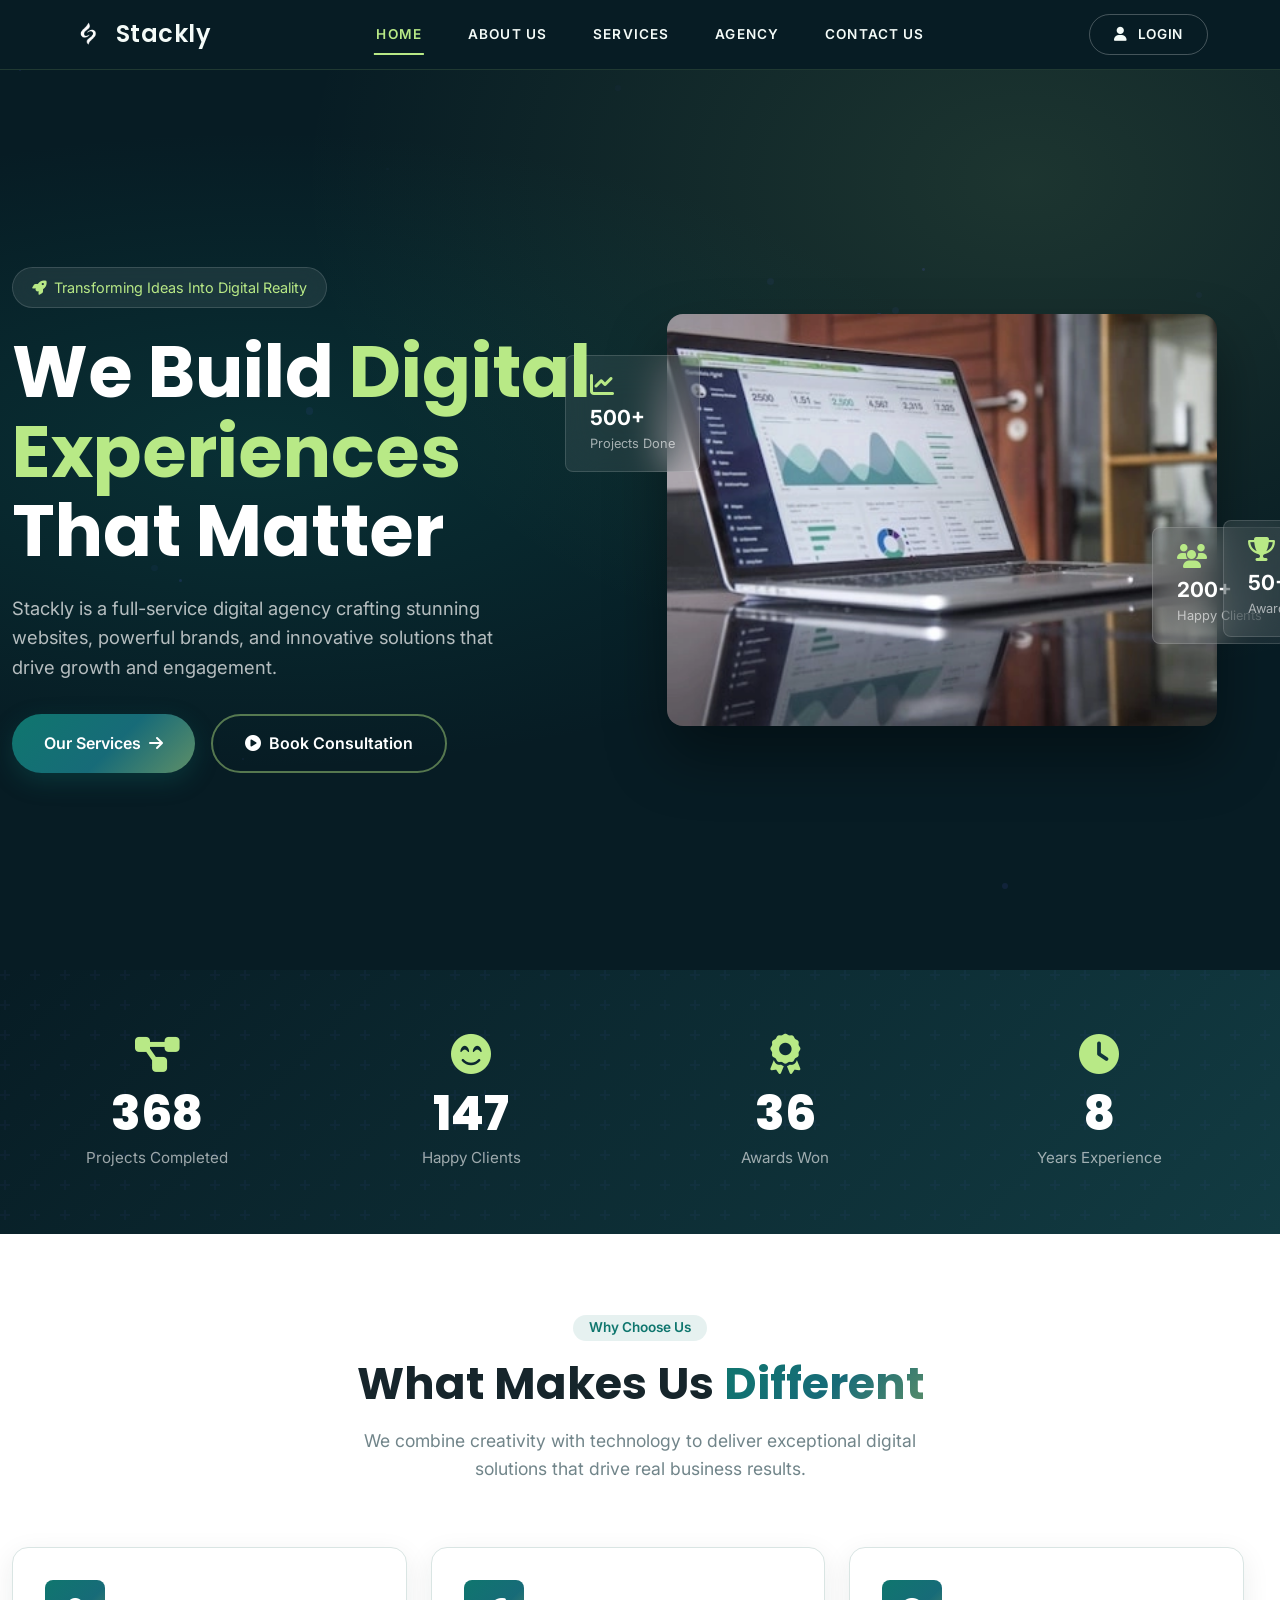
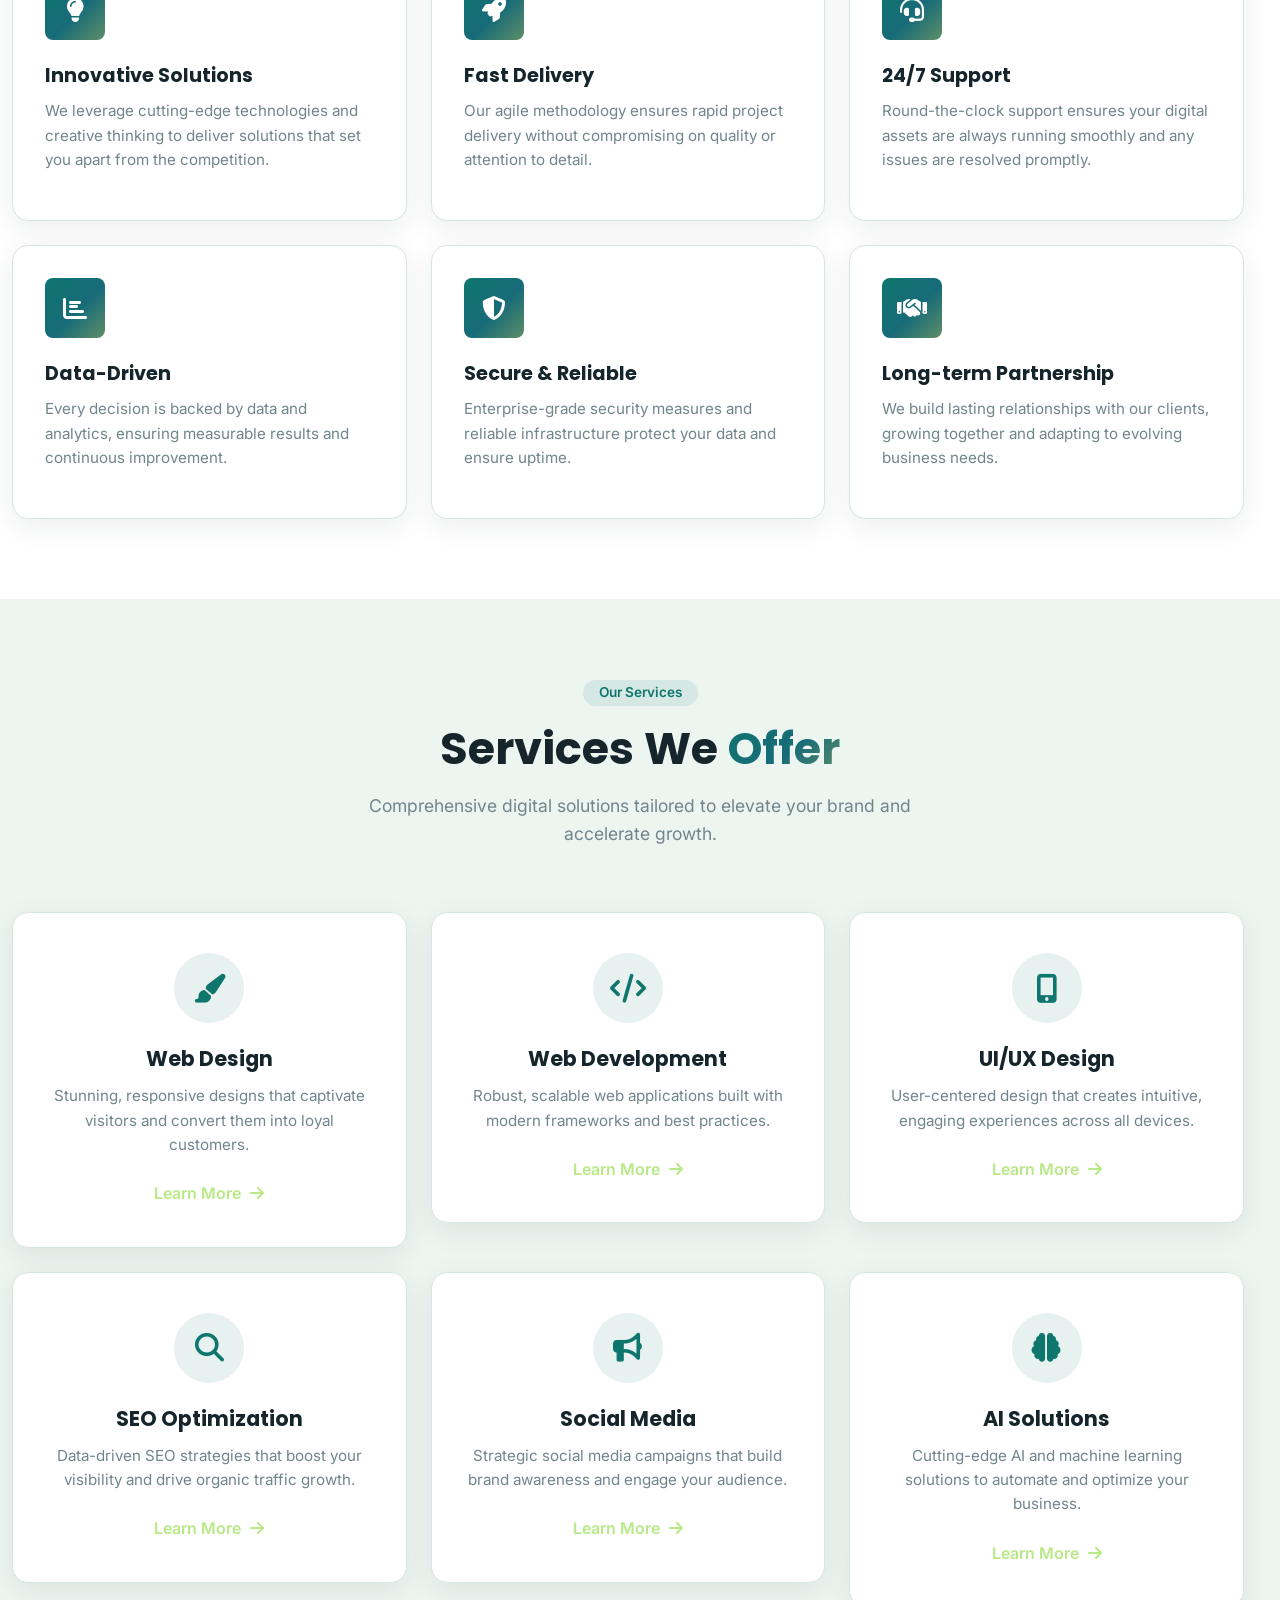
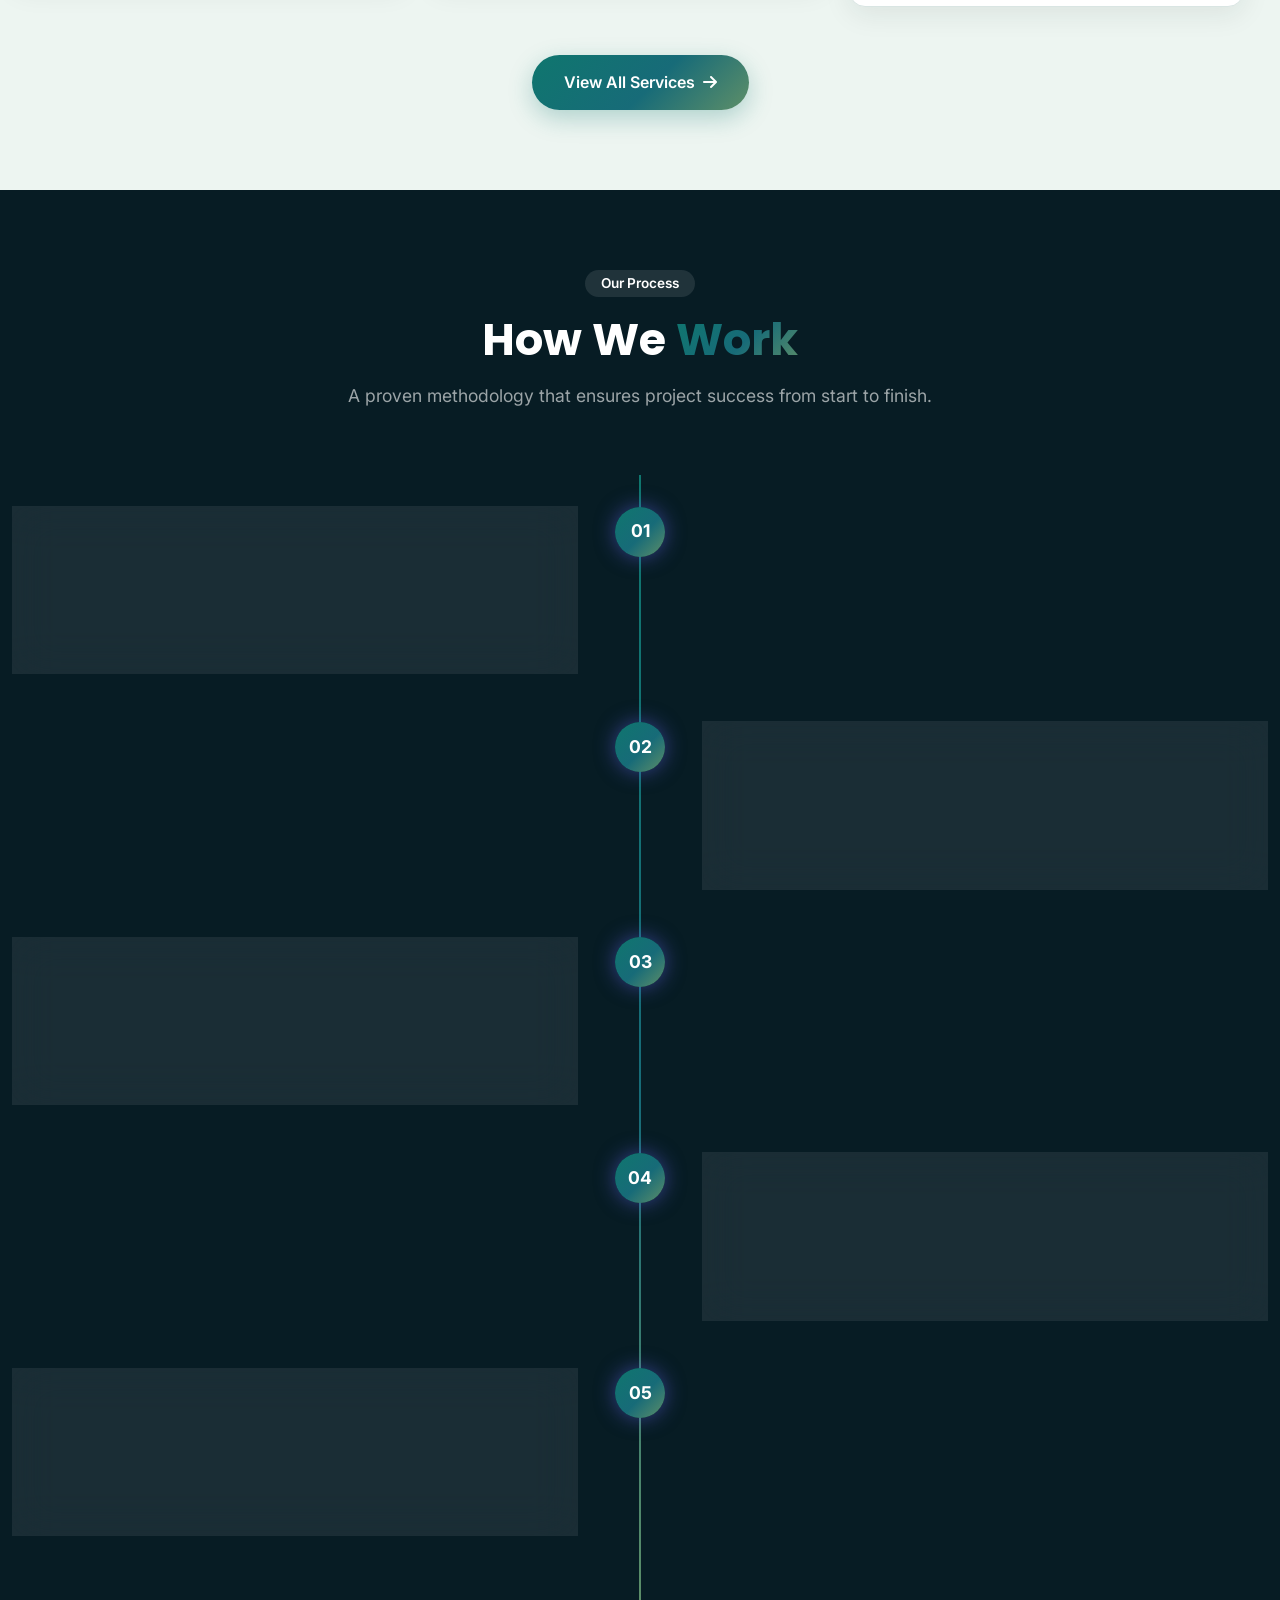
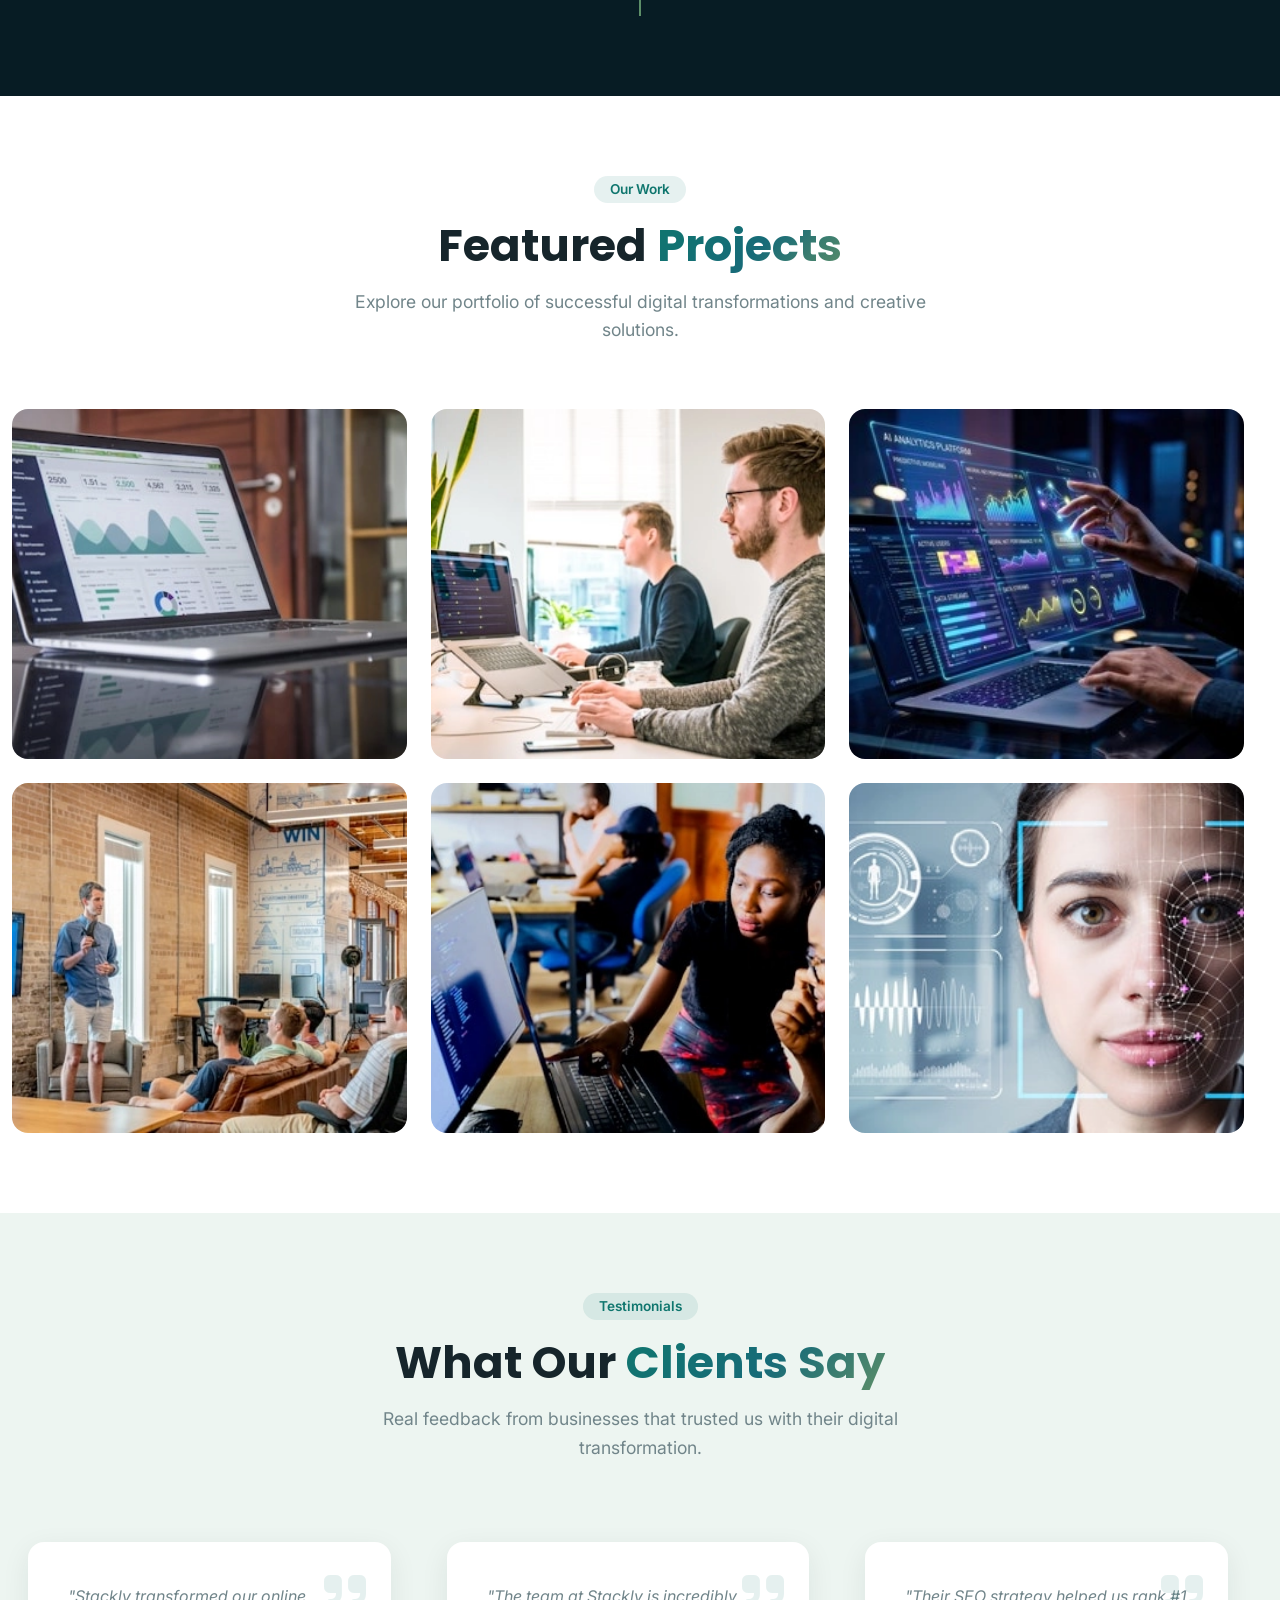
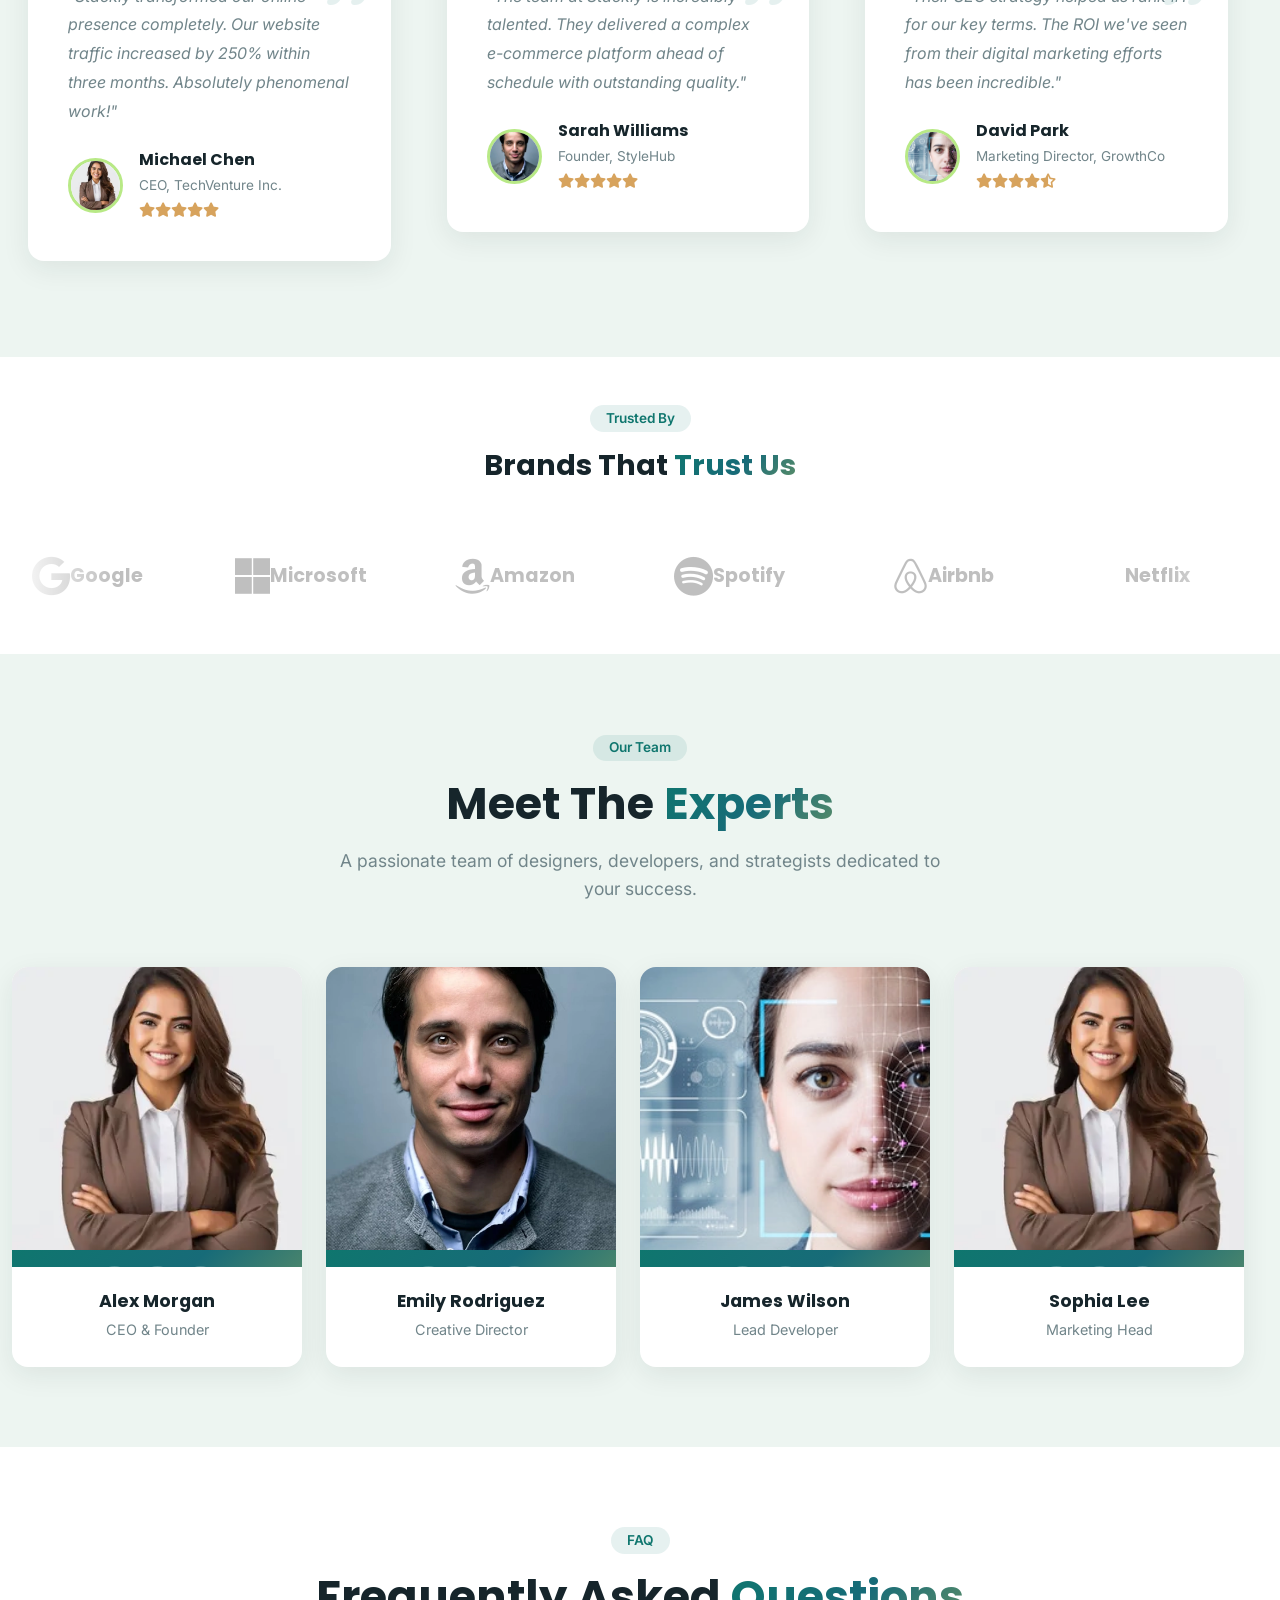
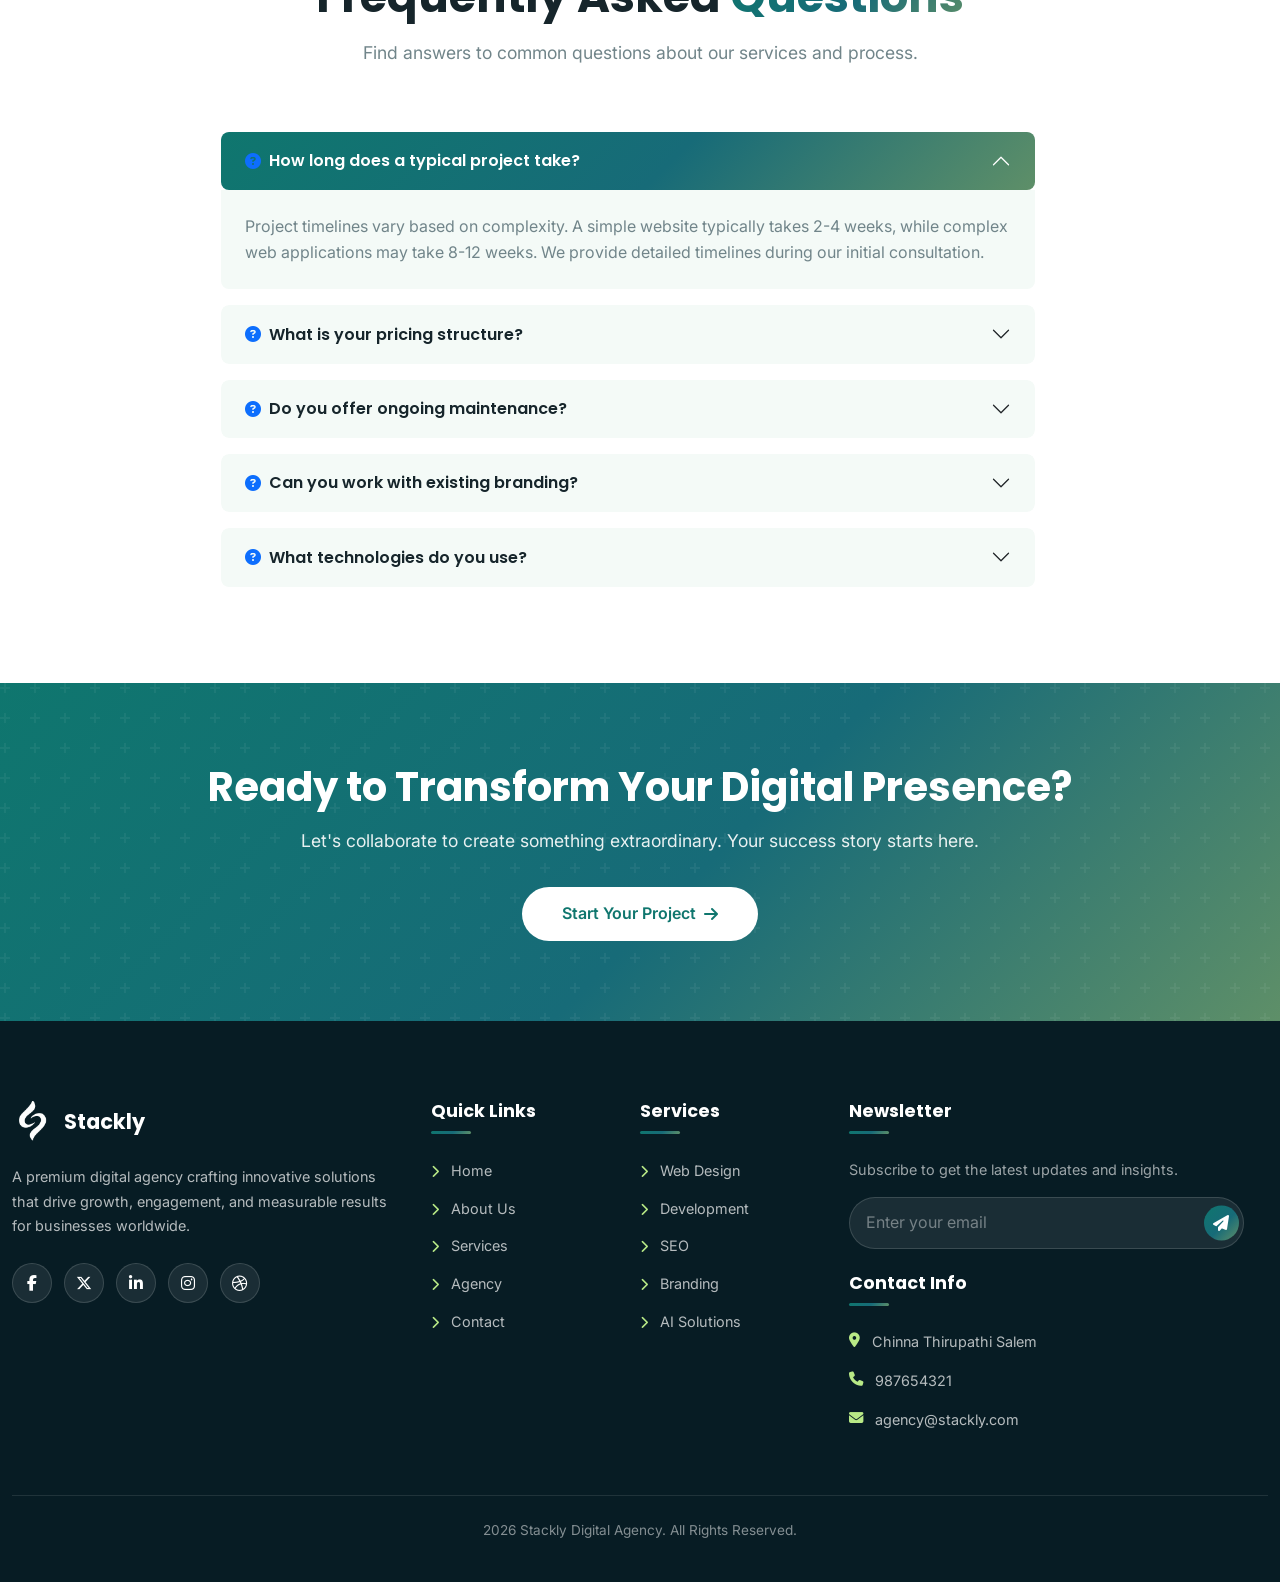
==== index.html @ e08be0d4 "Add files via upload" ====
<!DOCTYPE html>
<html lang="en">
<head>
  <meta charset="UTF-8">
  <meta name="viewport" content="width=device-width, initial-scale=1.0">
  <title>Stackly Digital - Premium Digital Agency</title>
  <meta name="description" content="Stackly Digital - A premium digital agency offering web design, development, SEO, branding, and AI solutions.">
  <link rel="preconnect" href="https://fonts.googleapis.com">
  <link rel="preconnect" href="https://fonts.gstatic.com" crossorigin>
  <link href="https://fonts.googleapis.com/css2?family=Inter:wght@300;400;500;600;700&family=Poppins:wght@400;500;600;700;800;900&display=swap" rel="stylesheet">
  <link href="https://cdn.jsdelivr.net/npm/bootstrap@5.3.2/dist/css/bootstrap.min.css" rel="stylesheet">
  <link rel="stylesheet" href="https://cdnjs.cloudflare.com/ajax/libs/font-awesome/6.5.1/css/all.min.css">
  <link rel="stylesheet" href="style.css">
  <link rel="stylesheet" href="responsive.css">
  <link rel="stylesheet" href="header.css">
<!-- <base target="_blank"> -->
<!-- <base target="_blank"> -->
</head>
<body>

  <!-- Preloader -->
  <div class="preloader">
    <div class="preloader-spinner"></div>
    <div class="preloader-text">STACKLY</div>
  </div>

  <!-- Scroll Progress Bar -->
  <div class="scroll-progress" style="position:fixed;top:0;left:0;height:3px;background:var(--gradient-1);z-index:1001;width:0%;transition:width 0.1s;"></div>

  <!-- Navigation -->
  <header class="site-header" id="siteHeader">
  <div class="header-container">
    <!-- Logo -->
    <a href="index.html" class="header-logo">
      <img src="logoo.webp" alt="Stackly Logo">
      <span class="header-logo-text">Stackly</span>
    </a>

    <!-- Desktop Navigation -->
    <nav class="desktop-nav-wrapper">
      <ul class="header-nav">
        <li class="header-nav-item"><a href="index.html" class="header-nav-link">Home</a></li>
        <li class="header-nav-item"><a href="about.html" class="header-nav-link">About Us</a></li>
        <li class="header-nav-item"><a href="service.html" class="header-nav-link">Services</a></li>
        <!-- <li class="header-nav-item"><a href="blog.html" class="header-nav-link">Blog</a></li> -->
                <li class="header-nav-item"><a href="agency.html" class="header-nav-link">Agency</a></li>

        <li class="header-nav-item"><a href="contact.html" class="header-nav-link">Contact Us</a></li>
      </ul>
    </nav>

    <!-- Right Side: Email + Login -->
    <div class="header-right">
      <!-- <a href="404.html" class="header-email">
        <i class="fas fa-envelope"></i>
        <span>info@stackly.com</span>
      </a> -->
      <a href="login.html" class="header-login">
        <i class="fas fa-user"></i>
        <span>Login</span>
      </a>
    </div>

    <!-- Hamburger Button -->
    <button class="hamburger-btn" id="hamburgerBtn" aria-label="Open Menu" aria-expanded="false">
      <span></span>
      <span></span>
      <span></span>
    </button>
  </div>
</header>

<!-- Mobile Overlay -->
<div class="mobile-overlay" id="mobileOverlay"></div>

<!-- Mobile Navigation Panel -->
<aside class="mobile-nav" id="mobileNav" aria-hidden="true">
  <div class="mobile-nav-header">
    <a href="index.html" class="mobile-nav-logo">
      <img src="logoo.webp" alt="Stackly Logo">
      <span>Stackly</span>
    </a>
    <button class="mobile-nav-close" id="mobileNavClose" aria-label="Close Menu">
      <i class="fas fa-times"></i>
    </button>
  </div>
  <ul class="mobile-nav-list">
    <li class="mobile-nav-item"><a href="index.html" class="mobile-nav-link">Home</a></li>
    <li class="mobile-nav-item"><a href="about.html" class="mobile-nav-link">About Us</a></li>
    <li class="mobile-nav-item"><a href="service.html" class="mobile-nav-link">Services</a></li>
    <li class="mobile-nav-item"><a href="agency.html" class="mobile-nav-link">Agency</a></li>
    <li class="mobile-nav-item"><a href="contact.html" class="mobile-nav-link">Contact Us</a></li>
  </ul>
  <div class="mobile-nav-actions">
    <!-- <a href="404.html" class="mobile-nav-email">
      <i class="fas fa-envelope"></i>
      <span>info@stackly.com</span>
    </a> -->
    <a href="login.html" class="mobile-nav-login">
      <i class="fas fa-user"></i>
      <span>Login</span>
    </a>
  </div>
</aside>

  <!-- Hero Section -->
  <section class="hero" id="home">
    <div class="hero-bg"></div>
    <div class="hero-particles"></div>
    <div class="container">
      <div class="row align-items-center min-vh-100">
        <div class="col-lg-6 hero-content">
          <div class="hero-badge reveal">
            <i class="fas fa-rocket"></i>
            <span>Transforming Ideas Into Digital Reality</span>
          </div>
          <h1 class="hero-title reveal">
            We Build <span class="highlight">Digital Experiences</span> That Matter
          </h1>
          <p class="hero-desc reveal">
            Stackly is a full-service digital agency crafting stunning websites, powerful brands, and innovative solutions that drive growth and engagement.
          </p>
          <div class="hero-btns reveal">
            <a href="404.html" class="btn-primary-glow ripple">
              <span>Our Services</span>
              <i class="fas fa-arrow-right"></i>
            </a>
            <a href="404.html" class="btn-outline-light">
              <i class="fas fa-play-circle"></i>
              <span>Book Consultation</span>
            </a>
          </div>
        </div>
        <div class="col-lg-6 hero-visual reveal-scale">
          <img src="2img.webp" alt="Digital Agency" class="main-img">
          <div class="hero-float-card card-1">
            <i class="fas fa-chart-line"></i>
            <div class="num">500+</div>
            <div class="label">Projects Done</div>
          </div>
          <div class="hero-float-card card-2">
            <i class="fas fa-users"></i>
            <div class="num">200+</div>
            <div class="label">Happy Clients</div>
          </div>
          <div class="hero-float-card card-3">
            <i class="fas fa-trophy"></i>
            <div class="num">50+</div>
            <div class="label">Awards Won</div>
          </div>
        </div>
      </div>
    </div>
  </section>

  <!-- Stats Counter Section -->
  <section class="stats-section">
    <div class="container">
      <div class="row stagger-container">
        <div class="col-6 col-md-3 stagger-item">
          <div class="stat-item">
            <i class="fas fa-project-diagram"></i>
            <div class="stat-number counter" data-target="500">0</div>
            <div class="stat-label">Projects Completed</div>
          </div>
        </div>
        <div class="col-6 col-md-3 stagger-item">
          <div class="stat-item">
            <i class="fas fa-smile-beam"></i>
            <div class="stat-number counter" data-target="200">0</div>
            <div class="stat-label">Happy Clients</div>
          </div>
        </div>
        <div class="col-6 col-md-3 stagger-item">
          <div class="stat-item">
            <i class="fas fa-award"></i>
            <div class="stat-number counter" data-target="50">0</div>
            <div class="stat-label">Awards Won</div>
          </div>
        </div>
        <div class="col-6 col-md-3 stagger-item">
          <div class="stat-item">
            <i class="fas fa-clock"></i>
            <div class="stat-number counter" data-target="12">0</div>
            <div class="stat-label">Years Experience</div>
          </div>
        </div>
      </div>
    </div>
  </section>

  <!-- Why Choose Us Section -->
  <section class="why-us section-padding" id="why-us">
    <div class="container">
      <div class="section-header reveal">
        <span class="badge">Why Choose Us</span>
        <h2 class="section-title">What Makes Us <span class="text-gradient">Different</span></h2>
        <p class="section-subtitle">We combine creativity with technology to deliver exceptional digital solutions that drive real business results.</p>
      </div>
      <div class="row g-4 stagger-container">
        <div class="col-md-6 col-lg-4 stagger-item">
          <div class="feature-card">
            <div class="icon-box"><i class="fas fa-lightbulb"></i></div>
            <h4>Innovative Solutions</h4>
            <p>We leverage cutting-edge technologies and creative thinking to deliver solutions that set you apart from the competition.</p>
          </div>
        </div>
        <div class="col-md-6 col-lg-4 stagger-item">
          <div class="feature-card">
            <div class="icon-box"><i class="fas fa-rocket"></i></div>
            <h4>Fast Delivery</h4>
            <p>Our agile methodology ensures rapid project delivery without compromising on quality or attention to detail.</p>
          </div>
        </div>
        <div class="col-md-6 col-lg-4 stagger-item">
          <div class="feature-card">
            <div class="icon-box"><i class="fas fa-headset"></i></div>
            <h4>24/7 Support</h4>
            <p>Round-the-clock support ensures your digital assets are always running smoothly and any issues are resolved promptly.</p>
          </div>
        </div>
        <div class="col-md-6 col-lg-4 stagger-item">
          <div class="feature-card">
            <div class="icon-box"><i class="fas fa-chart-bar"></i></div>
            <h4>Data-Driven</h4>
            <p>Every decision is backed by data and analytics, ensuring measurable results and continuous improvement.</p>
          </div>
        </div>
        <div class="col-md-6 col-lg-4 stagger-item">
          <div class="feature-card">
            <div class="icon-box"><i class="fas fa-shield-alt"></i></div>
            <h4>Secure & Reliable</h4>
            <p>Enterprise-grade security measures and reliable infrastructure protect your data and ensure uptime.</p>
          </div>
        </div>
        <div class="col-md-6 col-lg-4 stagger-item">
          <div class="feature-card">
            <div class="icon-box"><i class="fas fa-handshake"></i></div>
            <h4>Long-term Partnership</h4>
            <p>We build lasting relationships with our clients, growing together and adapting to evolving business needs.</p>
          </div>
        </div>
      </div>
    </div>
  </section>

  <!-- Featured Services Section -->
  <section class="services-section section-padding" id="services">
    <div class="container">
      <div class="section-header reveal">
        <span class="badge">Our Services</span>
        <h2 class="section-title">Services We <span class="text-gradient">Offer</span></h2>
        <p class="section-subtitle">Comprehensive digital solutions tailored to elevate your brand and accelerate growth.</p>
      </div>
      <div class="row g-4 stagger-container">
        <div class="col-md-6 col-lg-4 stagger-item">
          <div class="service-card">
            <div class="service-icon"><i class="fas fa-paint-brush"></i></div>
            <h4>Web Design</h4>
            <p>Stunning, responsive designs that captivate visitors and convert them into loyal customers.</p>
            <a href="404.html" class="service-link">Learn More <i class="fas fa-arrow-right"></i></a>
          </div>
        </div>
        <div class="col-md-6 col-lg-4 stagger-item">
          <div class="service-card">
            <div class="service-icon"><i class="fas fa-code"></i></div>
            <h4>Web Development</h4>
            <p>Robust, scalable web applications built with modern frameworks and best practices.</p>
            <a href="404.html" class="service-link">Learn More <i class="fas fa-arrow-right"></i></a>
          </div>
        </div>
        <div class="col-md-6 col-lg-4 stagger-item">
          <div class="service-card">
            <div class="service-icon"><i class="fas fa-mobile-alt"></i></div>
            <h4>UI/UX Design</h4>
            <p>User-centered design that creates intuitive, engaging experiences across all devices.</p>
            <a href="404.html" class="service-link">Learn More <i class="fas fa-arrow-right"></i></a>
          </div>
        </div>
        <div class="col-md-6 col-lg-4 stagger-item">
          <div class="service-card">
            <div class="service-icon"><i class="fas fa-search"></i></div>
            <h4>SEO Optimization</h4>
            <p>Data-driven SEO strategies that boost your visibility and drive organic traffic growth.</p>
            <a href="404.html" class="service-link">Learn More <i class="fas fa-arrow-right"></i></a>
          </div>
        </div>
        <div class="col-md-6 col-lg-4 stagger-item">
          <div class="service-card">
            <div class="service-icon"><i class="fas fa-bullhorn"></i></div>
            <h4>Social Media</h4>
            <p>Strategic social media campaigns that build brand awareness and engage your audience.</p>
            <a href="404.html" class="service-link">Learn More <i class="fas fa-arrow-right"></i></a>
          </div>
        </div>
        <div class="col-md-6 col-lg-4 stagger-item">
          <div class="service-card">
            <div class="service-icon"><i class="fas fa-brain"></i></div>
            <h4>AI Solutions</h4>
            <p>Cutting-edge AI and machine learning solutions to automate and optimize your business.</p>
            <a href="404.html" class="service-link">Learn More <i class="fas fa-arrow-right"></i></a>
          </div>
        </div>
      </div>
      <div class="text-center mt-5 reveal">
        <a href="404.html" class="btn-primary-glow ripple">View All Services <i class="fas fa-arrow-right"></i></a>
      </div>
    </div>
  </section>

  <!-- Process Timeline Section -->
  <section class="process-section section-padding" id="process">
    <div class="container">
      <div class="section-header reveal">
        <span class="badge" style="background:rgba(255,255,255,0.1);color:white;">Our Process</span>
        <h2 class="section-title">How We <span class="text-gradient">Work</span></h2>
        <p class="section-subtitle" style="color:rgba(255,255,255,0.6);">A proven methodology that ensures project success from start to finish.</p>
      </div>
      <div class="timeline">
        <div class="timeline-item reveal-left">
          <div class="timeline-content">
            <h4>Discovery & Research</h4>
            <p>We dive deep into understanding your business, goals, target audience, and competitive landscape to build a solid foundation.</p>
          </div>
          <div class="timeline-dot">01</div>
        </div>
        <div class="timeline-item reveal-right">
          <div class="timeline-content">
            <h4>Strategy & Planning</h4>
            <p>Based on insights, we craft a comprehensive digital strategy with clear milestones, deliverables, and success metrics.</p>
          </div>
          <div class="timeline-dot">02</div>
        </div>
        <div class="timeline-item reveal-left">
          <div class="timeline-content">
            <h4>Design & Prototyping</h4>
            <p>Our designers create stunning visual concepts and interactive prototypes that bring your vision to life.</p>
          </div>
          <div class="timeline-dot">03</div>
        </div>
        <div class="timeline-item reveal-right">
          <div class="timeline-content">
            <h4>Development & Testing</h4>
            <p>Our developers build robust solutions using modern technologies, followed by rigorous testing and quality assurance.</p>
          </div>
          <div class="timeline-dot">04</div>
        </div>
        <div class="timeline-item reveal-left">
          <div class="timeline-content">
            <h4>Launch & Optimize</h4>
            <p>We launch your project with precision and continue monitoring, analyzing, and optimizing for peak performance.</p>
          </div>
          <div class="timeline-dot">05</div>
        </div>
      </div>
    </div>
  </section>

  <!-- Portfolio Section -->
  <section class="portfolio-section section-padding" id="portfolio">
    <div class="container">
      <div class="section-header reveal">
        <span class="badge">Our Work</span>
        <h2 class="section-title">Featured <span class="text-gradient">Projects</span></h2>
        <p class="section-subtitle">Explore our portfolio of successful digital transformations and creative solutions.</p>
      </div>
      <div class="row g-4 stagger-container">
        <div class="col-md-6 col-lg-4 stagger-item">
          <div class="portfolio-card">
            <img src="2img.webp" alt="E-commerce Platform">
            <div class="portfolio-overlay">
              <h4>E-Commerce Platform</h4>
              <p>Full-stack e-commerce solution with AI recommendations</p>
              <a href="404.html" class="btn-view"><i class="fas fa-arrow-right"></i></a>
            </div>
          </div>
        </div>
        <div class="col-md-6 col-lg-4 stagger-item">
          <div class="portfolio-card">
            <img src="3img.webp" alt="Dashboard Analytics">
            <div class="portfolio-overlay">
              <h4>Analytics Dashboard</h4>
              <p>Real-time data visualization platform for enterprise</p>
              <a href="404.html" class="btn-view"><i class="fas fa-arrow-right"></i></a>
            </div>
          </div>
        </div>
        <div class="col-md-6 col-lg-4 stagger-item">
          <div class="portfolio-card">
            <img src="7.webp" alt="Mobile App Design">
            <div class="portfolio-overlay">
              <h4>Mobile App Design</h4>
              <p>Intuitive UI/UX for a fintech mobile application</p>
              <a href="404.html" class="btn-view"><i class="fas fa-arrow-right"></i></a>
            </div>
          </div>
        </div>
        <div class="col-md-6 col-lg-4 stagger-item">
          <div class="portfolio-card">
            <img src="7img.webp" alt="SEO Campaign">
            <div class="portfolio-overlay">
              <h4>SEO Campaign</h4>
              <p>300% organic traffic increase for a SaaS company</p>
              <a href="404.html" class="btn-view"><i class="fas fa-arrow-right"></i></a>
            </div>
          </div>
        </div>
        <div class="col-md-6 col-lg-4 stagger-item">
          <div class="portfolio-card">
            <img src="10img.webp" alt="Brand Identity">
            <div class="portfolio-overlay">
              <h4>Brand Identity</h4>
              <p>Complete brand redesign for a tech startup</p>
              <a href="404.html" class="btn-view"><i class="fas fa-arrow-right"></i></a>
            </div>
          </div>
        </div>
        <div class="col-md-6 col-lg-4 stagger-item">
          <div class="portfolio-card">
            <img src="18.webp" alt="AI Chatbot">
            <div class="portfolio-overlay">
              <h4>AI Chatbot</h4>
              <p>Intelligent customer service automation solution</p>
              <a href="404.html" class="btn-view"><i class="fas fa-arrow-right"></i></a>
            </div>
          </div>
        </div>
      </div>
    </div>
  </section>

  <!-- Testimonials Section -->
  <section class="testimonials-section section-padding" id="testimonials">
    <div class="container">
      <div class="section-header reveal">
        <span class="badge">Testimonials</span>
        <h2 class="section-title">What Our <span class="text-gradient">Clients Say</span></h2>
        <p class="section-subtitle">Real feedback from businesses that trusted us with their digital transformation.</p>
      </div>
      <div class="row g-4 stagger-container">
        <div class="col-md-6 col-lg-4 stagger-item">
          <div class="testimonial-card">
            <i class="fas fa-quote-right quote-icon"></i>
            <p>"Stackly transformed our online presence completely. Our website traffic increased by 250% within three months. Absolutely phenomenal work!"</p>
            <div class="testimonial-author">
              <img src="asha.webp" alt="Client">
              <div>
                <h5>Michael Chen</h5>
                <span>CEO, TechVenture Inc.</span>
                <div class="rating">
                  <i class="fas fa-star"></i><i class="fas fa-star"></i><i class="fas fa-star"></i><i class="fas fa-star"></i><i class="fas fa-star"></i>
                </div>
              </div>
            </div>
          </div>
        </div>
        <div class="col-md-6 col-lg-4 stagger-item">
          <div class="testimonial-card">
            <i class="fas fa-quote-right quote-icon"></i>
            <p>"The team at Stackly is incredibly talented. They delivered a complex e-commerce platform ahead of schedule with outstanding quality."</p>
            <div class="testimonial-author">
              <img src="hum2.webp" alt="Client">
              <div>
                <h5>Sarah Williams</h5>
                <span>Founder, StyleHub</span>
                <div class="rating">
                  <i class="fas fa-star"></i><i class="fas fa-star"></i><i class="fas fa-star"></i><i class="fas fa-star"></i><i class="fas fa-star"></i>
                </div>
              </div>
            </div>
          </div>
        </div>
        <div class="col-md-6 col-lg-4 stagger-item">
          <div class="testimonial-card">
            <i class="fas fa-quote-right quote-icon"></i>
            <p>"Their SEO strategy helped us rank #1 for our key terms. The ROI we've seen from their digital marketing efforts has been incredible."</p>
            <div class="testimonial-author">
              <img src="18.webp" alt="Client">
              <div>
                <h5>David Park</h5>
                <span>Marketing Director, GrowthCo</span>
                <div class="rating">
                  <i class="fas fa-star"></i><i class="fas fa-star"></i><i class="fas fa-star"></i><i class="fas fa-star"></i><i class="fas fa-star-half-alt"></i>
                </div>
              </div>
            </div>
          </div>
        </div>
      </div>
    </div>
  </section>

  <!-- Trusted Brands Section -->
  <section class="brands-section">
    <div class="container">
      <div class="section-header reveal">
        <span class="badge">Trusted By</span>
        <h2 class="section-title" style="font-size:1.8rem;">Brands That <span class="text-gradient">Trust Us</span></h2>
      </div>
      <div class="brands-wrapper">
        <div class="brands-track">
          <div class="brand-item"><i class="fab fa-google"></i><span>Google</span></div>
          <div class="brand-item"><i class="fab fa-microsoft"></i><span>Microsoft</span></div>
          <div class="brand-item"><i class="fab fa-amazon"></i><span>Amazon</span></div>
          <div class="brand-item"><i class="fab fa-spotify"></i><span>Spotify</span></div>
          <div class="brand-item"><i class="fab fa-airbnb"></i><span>Airbnb</span></div>
          <div class="brand-item"><i class="fab fa-netflix"></i><span>Netflix</span></div>
          <div class="brand-item"><i class="fab fa-slack"></i><span>Slack</span></div>
          <div class="brand-item"><i class="fab fa-stripe"></i><span>Stripe</span></div>
          <!-- Duplicate for seamless loop -->
          <div class="brand-item"><i class="fab fa-google"></i><span>Google</span></div>
          <div class="brand-item"><i class="fab fa-microsoft"></i><span>Microsoft</span></div>
          <div class="brand-item"><i class="fab fa-amazon"></i><span>Amazon</span></div>
          <div class="brand-item"><i class="fab fa-spotify"></i><span>Spotify</span></div>
          <div class="brand-item"><i class="fab fa-airbnb"></i><span>Airbnb</span></div>
          <div class="brand-item"><i class="fab fa-netflix"></i><span>Netflix</span></div>
          <div class="brand-item"><i class="fab fa-slack"></i><span>Slack</span></div>
          <div class="brand-item"><i class="fab fa-stripe"></i><span>Stripe</span></div>
        </div>
      </div>
    </div>
  </section>

  <!-- Team Section -->
  <section class="team-section section-padding" id="team">
    <div class="container">
      <div class="section-header reveal">
        <span class="badge">Our Team</span>
        <h2 class="section-title">Meet The <span class="text-gradient">Experts</span></h2>
        <p class="section-subtitle">A passionate team of designers, developers, and strategists dedicated to your success.</p>
      </div>
      <div class="row g-4 stagger-container">
        <div class="col-md-6 col-lg-3 stagger-item">
          <div class="team-card">
            <div class="team-img">
              <img src="asha.webp" alt="Team Member">
              <div class="team-social">
                <a href="404.html"><i class="fab fa-linkedin-in"></i></a>
                <a href="404.html"><i class="fab fa-x-twitter"></i></a>
                <a href="404.html"><i class="fab fa-dribbble"></i></a>
              </div>
            </div>
            <div class="team-info">
              <h5>Alex Morgan</h5>
              <span>CEO & Founder</span>
            </div>
          </div>
        </div>
        <div class="col-md-6 col-lg-3 stagger-item">
          <div class="team-card">
            <div class="team-img">
              <img src="hum2.webp" alt="Team Member">
              <div class="team-social">
                <a href="404.html"><i class="fab fa-linkedin-in"></i></a>
                <a href="404.html"><i class="fab fa-x-twitter"></i></a>
                <a href="404.html"><i class="fab fa-dribbble"></i></a>
              </div>
            </div>
            <div class="team-info">
              <h5>Emily Rodriguez</h5>
              <span>Creative Director</span>
            </div>
          </div>
        </div>
        <div class="col-md-6 col-lg-3 stagger-item">
          <div class="team-card">
            <div class="team-img">
              <img src="18.webp" alt="Team Member">
              <div class="team-social">
                <a href="404.html"><i class="fab fa-linkedin-in"></i></a>
                <a href="404.html"><i class="fab fa-x-twitter"></i></a>
                <a href="404.html"><i class="fab fa-github"></i></a>
              </div>
            </div>
            <div class="team-info">
              <h5>James Wilson</h5>
              <span>Lead Developer</span>
            </div>
          </div>
        </div>
        <div class="col-md-6 col-lg-3 stagger-item">
          <div class="team-card">
            <div class="team-img">
              <img src="asha.webp" alt="Team Member">
              <div class="team-social">
                <a href="404.html"><i class="fab fa-linkedin-in"></i></a>
                <a href="404.html"><i class="fab fa-x-twitter"></i></a>
                <a href="404.html"><i class="fab fa-instagram"></i></a>
              </div>
            </div>
            <div class="team-info">
              <h5>Sophia Lee</h5>
              <span>Marketing Head</span>
            </div>
          </div>
        </div>
      </div>
    </div>
  </section>

  <!-- FAQ Section -->
  <section class="faq-section section-padding" id="faq">
    <div class="container">
      <div class="section-header reveal">
        <span class="badge">FAQ</span>
        <h2 class="section-title">Frequently Asked <span class="text-gradient">Questions</span></h2>
        <p class="section-subtitle">Find answers to common questions about our services and process.</p>
      </div>
      <div class="row justify-content-center">
        <div class="col-lg-8">
          <div class="accordion" id="faqAccordion">
            <div class="accordion-item reveal">
              <h2 class="accordion-header">
                <button class="accordion-button" type="button" data-bs-toggle="collapse" data-bs-target="#faq1">
                  <i class="fas fa-question-circle me-2 text-primary"></i> How long does a typical project take?
                </button>
              </h2>
              <div id="faq1" class="accordion-collapse collapse show" data-bs-parent="#faqAccordion">
                <div class="accordion-body">
                  Project timelines vary based on complexity. A simple website typically takes 2-4 weeks, while complex web applications may take 8-12 weeks. We provide detailed timelines during our initial consultation.
                </div>
              </div>
            </div>
            <div class="accordion-item reveal">
              <h2 class="accordion-header">
                <button class="accordion-button collapsed" type="button" data-bs-toggle="collapse" data-bs-target="#faq2">
                  <i class="fas fa-question-circle me-2 text-primary"></i> What is your pricing structure?
                </button>
              </h2>
              <div id="faq2" class="accordion-collapse collapse" data-bs-parent="#faqAccordion">
                <div class="accordion-body">
                  We offer flexible pricing based on project scope and requirements. We provide detailed quotes after understanding your needs. Contact us for a free consultation and custom quote.
                </div>
              </div>
            </div>
            <div class="accordion-item reveal">
              <h2 class="accordion-header">
                <button class="accordion-button collapsed" type="button" data-bs-toggle="collapse" data-bs-target="#faq3">
                  <i class="fas fa-question-circle me-2 text-primary"></i> Do you offer ongoing maintenance?
                </button>
              </h2>
              <div id="faq3" class="accordion-collapse collapse" data-bs-parent="#faqAccordion">
                <div class="accordion-body">
                  Yes! We offer comprehensive maintenance packages including security updates, performance optimization, content updates, and 24/7 technical support to keep your digital assets running smoothly.
                </div>
              </div>
            </div>
            <div class="accordion-item reveal">
              <h2 class="accordion-header">
                <button class="accordion-button collapsed" type="button" data-bs-toggle="collapse" data-bs-target="#faq4">
                  <i class="fas fa-question-circle me-2 text-primary"></i> Can you work with existing branding?
                </button>
              </h2>
              <div id="faq4" class="accordion-collapse collapse" data-bs-parent="#faqAccordion">
                <div class="accordion-body">
                  Absolutely! We can work within your existing brand guidelines or help you evolve your brand identity. Our team ensures consistency across all digital touchpoints.
                </div>
              </div>
            </div>
            <div class="accordion-item reveal">
              <h2 class="accordion-header">
                <button class="accordion-button collapsed" type="button" data-bs-toggle="collapse" data-bs-target="#faq5">
                  <i class="fas fa-question-circle me-2 text-primary"></i> What technologies do you use?
                </button>
              </h2>
              <div id="faq5" class="accordion-collapse collapse" data-bs-parent="#faqAccordion">
                <div class="accordion-body">
                  We use modern, proven technologies including React, Vue, Node.js, Python, and cloud platforms. We select the best tech stack based on your specific project requirements and goals.
                </div>
              </div>
            </div>
          </div>
        </div>
      </div>
    </div>
  </section>

  <!-- Blog Preview Section -->
  <!-- <section class="blog-preview section-padding" id="blog">
    <div class="container">
      <div class="section-header reveal">
        <span class="badge">Latest Insights</span>
        <h2 class="section-title">From Our <span class="text-gradient">Blog</span></h2>
        <p class="section-subtitle">Stay updated with the latest trends, tips, and insights in digital marketing and technology.</p>
      </div>
      <div class="row g-4 stagger-container">
        <div class="col-md-6 col-lg-4 stagger-item">
          <div class="blog-card">
            <div class="blog-img">
              <img src="https://images.unsplash.com/photo-1432888622747-4eb9a8efeb07?w=500&h=300&fit=crop" alt="Blog Post">
              <span class="blog-category">SEO</span>
            </div>
            <div class="blog-content">
              <div class="blog-meta">
                <span><i class="far fa-calendar"></i> Jan 15, 2026</span>
                <span><i class="far fa-user"></i> Alex Morgan</span>
              </div>
              <h4>10 SEO Strategies That Will Dominate 2026</h4>
              <p>Discover the cutting-edge SEO techniques that will help your business rank higher and drive more organic traffic.</p>
              <a href="404.html" class="read-more">Read More <i class="fas fa-arrow-right"></i></a>
            </div>
          </div>
        </div>
        <div class="col-md-6 col-lg-4 stagger-item">
          <div class="blog-card">
            <div class="blog-img">
              <img src="https://images.unsplash.com/photo-1677442136019-21780ecad995?w=500&h=300&fit=crop" alt="Blog Post">
              <span class="blog-category">AI</span>
            </div>
            <div class="blog-content">
              <div class="blog-meta">
                <span><i class="far fa-calendar"></i> Jan 10, 2026</span>
                <span><i class="far fa-user"></i> James Wilson</span>
              </div>
              <h4>How AI is Revolutionizing Web Development</h4>
              <p>Explore how artificial intelligence is transforming the way we build, design, and optimize websites.</p>
              <a href="404.html" class="read-more">Read More <i class="fas fa-arrow-right"></i></a>
            </div>
          </div>
        </div>
        <div class="col-md-6 col-lg-4 stagger-item">
          <div class="blog-card">
            <div class="blog-img">
              <img src="https://images.unsplash.com/photo-1561070791-2526d30994b5?w=500&h=300&fit=crop" alt="Blog Post">
              <span class="blog-category">Design</span>
            </div>
            <div class="blog-content">
              <div class="blog-meta">
                <span><i class="far fa-calendar"></i> Jan 5, 2026</span>
                <span><i class="far fa-user"></i> Emily Rodriguez</span>
              </div>
              <h4>UI/UX Trends Shaping Digital Experiences in 2026</h4>
              <p>From glassmorphism to micro-interactions, learn about the design trends defining modern user experiences.</p>
              <a href="404.html" class="read-more">Read More <i class="fas fa-arrow-right"></i></a>
            </div>
          </div>
        </div>
      </div>
      <div class="text-center mt-5 reveal">
        <a href="404.html" class="btn-primary-glow ripple">View All Articles <i class="fas fa-arrow-right"></i></a>
      </div>
    </div>
  </section> -->

  <!-- CTA Banner -->
  <section class="cta-banner">
    <div class="container">
      <div class="cta-content reveal">
        <h2>Ready to Transform Your Digital Presence?</h2>
        <p>Let's collaborate to create something extraordinary. Your success story starts here.</p>
        <a href="404.html" class="btn-cta-white ripple">
          <span>Start Your Project</span>
          <i class="fas fa-arrow-right"></i>
        </a>
      </div>
    </div>
  </section>

  <!-- Footer -->
  <footer class="footer">
    <div class="container">
      <div class="row">
        <div class="col-lg-4 col-md-6 mb-4 mb-lg-0">
          <a href="index.html" class="footer-brand">
            <img src="logoo.webp" alt="Stackly Logo">
            <span>Stackly</span>
          </a>
          <p class="footer-desc">A premium digital agency crafting innovative solutions that drive growth, engagement, and measurable results for businesses worldwide.</p>
          <div class="footer-social">
            <a href="404.html" aria-label="Facebook"><i class="fab fa-facebook-f"></i></a>
            <a href="404.html" aria-label="Twitter"><i class="fab fa-x-twitter"></i></a>
            <a href="404.html" aria-label="LinkedIn"><i class="fab fa-linkedin-in"></i></a>
            <a href="404.html" aria-label="Instagram"><i class="fab fa-instagram"></i></a>
            <a href="404.html" aria-label="Dribbble"><i class="fab fa-dribbble"></i></a>
          </div>
        </div>
        <div class="col-lg-2 col-md-6 mb-4 mb-lg-0">
          <h5>Quick Links</h5>
          <ul class="footer-links">
            <li><a href="index.html"><i class="fas fa-chevron-right"></i> Home</a></li>
            <li><a href="about.html"><i class="fas fa-chevron-right"></i> About Us</a></li>
            <li><a href="service.html"><i class="fas fa-chevron-right"></i> Services</a></li>
            <li><a href="agency.html"><i class="fas fa-chevron-right"></i> Agency</a></li>
            <li><a href="contact.html"><i class="fas fa-chevron-right"></i> Contact</a></li>
          </ul>
        </div>
        <div class="col-lg-2 col-md-6 mb-4 mb-lg-0">
          <h5>Services</h5>
          <ul class="footer-links">
            <li><a href="404.html"><i class="fas fa-chevron-right"></i> Web Design</a></li>
            <li><a href="404.html"><i class="fas fa-chevron-right"></i> Development</a></li>
            <li><a href="404.html"><i class="fas fa-chevron-right"></i> SEO</a></li>
            <li><a href="404.html"><i class="fas fa-chevron-right"></i> Branding</a></li>
            <li><a href="404.html"><i class="fas fa-chevron-right"></i> AI Solutions</a></li>
          </ul>
        </div>
        <div class="col-lg-4 col-md-6">
          <h5>Newsletter</h5>
          <p style="font-size:0.9rem;color:rgba(255,255,255,0.6);margin-bottom:1rem;">Subscribe to get the latest updates and insights.</p>
          <form class="newsletter-form" action="404.html" method="get">
            <input type="email" placeholder="Enter your email" required>
            <button type="submit" aria-label="Subscribe"><i class="fas fa-paper-plane"></i></button>
          </form>
          <h5 style="margin-top:1.5rem;">Contact Info</h5>
          <ul class="footer-links footer-contact">
            <li><i class="fas fa-map-marker-alt"></i> Chinna Thirupathi Salem</li>
            <li><i class="fas fa-phone"></i>987654321</li>
            <li><i class="fas fa-envelope"></i> agency@stackly.com</li>
          </ul>
        </div>
      </div>
      <div class="footer-bottom">
        <p> 2026 Stackly Digital Agency. All Rights Reserved.</p>
      </div>
    </div>
  </footer>

  <!-- Back to Top -->
  <button class="back-to-top" aria-label="Back to Top">
    <i class="fas fa-arrow-up"></i>
  </button>

  <script src="https://cdn.jsdelivr.net/npm/bootstrap@5.3.2/dist/js/bootstrap.bundle.min.js"></script>
  <script src="script.js"></script>
</body>
</html>
---- style.css ----
/* ============================================
   DIGITAL AGENCY - PREMIUM STYLES
   ============================================ */

/* CSS Variables & Theme */
:root {
  --primary: #6366f1;
  --primary-dark: #4f46e5;
  --primary-light: #818cf8;
  --secondary: #f59e0b;
  --accent: #ec4899;
  --dark: #0f172a;
  --darker: #020617;
  --light: #f8fafc;
  --gray: #64748b;
  --gray-light: #e2e8f0;
  --glass: rgba(255, 255, 255, 0.08);
  --glass-border: rgba(255, 255, 255, 0.1);
  --gradient-1: linear-gradient(135deg, #6366f1 0%, #8b5cf6 50%, #ec4899 100%);
  --gradient-2: linear-gradient(135deg, #0f172a 0%, #1e293b 100%);
  --gradient-3: linear-gradient(135deg, #f59e0b 0%, #ec4899 100%);
  --shadow-sm: 0 1px 2px rgba(0,0,0,0.05);
  --shadow: 0 4px 6px -1px rgba(0,0,0,0.1), 0 2px 4px -1px rgba(0,0,0,0.06);
  --shadow-lg: 0 20px 25px -5px rgba(0,0,0,0.1), 0 10px 10px -5px rgba(0,0,0,0.04);
  --shadow-glow: 0 0 40px rgba(99, 102, 241, 0.3);
  --transition: all 0.3s cubic-bezier(0.4, 0, 0.2, 1);
  --radius: 16px;
  --radius-sm: 8px;
  --font-heading: 'Poppins', sans-serif;
  --font-body: 'Inter', sans-serif;
}

/* Reset & Base */
*, *::before, *::after { margin: 0; padding: 0; box-sizing: border-box; }
html { scroll-behavior: smooth; font-size: 16px; }
body {
  font-family: var(--font-body);
  color: var(--dark);
  background: var(--light);
  line-height: 1.6;
  overflow-x: hidden;
}

/* Typography */
h1, h2, h3, h4, h5, h6 { font-family: var(--font-heading); font-weight: 700; line-height: 1.2; }
.text-gradient { background: var(--gradient-1); -webkit-background-clip: text; -webkit-text-fill-color: transparent; background-clip: text; }
.section-title { font-size: 2.5rem; margin-bottom: 1rem; position: relative; }
.section-subtitle { color: var(--gray); font-size: 1.1rem; max-width: 600px; margin: 0 auto 3rem; }

/* ============================================
   PRELOADER
   ============================================ */
.preloader {
  position: fixed; inset: 0; z-index: 99999;
  background: var(--darker);
  display: flex; align-items: center; justify-content: center;
  transition: opacity 0.5s ease, visibility 0.5s ease;
}
.preloader.hidden { opacity: 0; visibility: hidden; }
.preloader-spinner {
  width: 60px; height: 60px;
  border: 3px solid rgba(99, 102, 241, 0.2);
  border-top-color: var(--primary);
  border-radius: 50%;
  animation: spin 1s linear infinite;
}
.preloader-text {
  position: absolute; margin-top: 100px;
  color: var(--primary-light); font-family: var(--font-heading);
  font-size: 1.2rem; letter-spacing: 3px;
  animation: pulse 1.5s ease-in-out infinite;
}
@keyframes spin { to { transform: rotate(360deg); } }
@keyframes pulse { 0%, 100% { opacity: 1; } 50% { opacity: 0.5; } }

/* ============================================
   HERO SECTION
   ============================================ */
.hero {
  display: flex; align-items: center;
  background: var(--darker); overflow: hidden;
}
.hero{
    min-height: calc(100dvh - var(--header-height));
}
.hero-bg {
  position: absolute; inset: 0;
  background: 
    radial-gradient(ellipse at 20% 50%, rgba(99, 102, 241, 0.15) 0%, transparent 50%),
    radial-gradient(ellipse at 80% 20%, rgba(236, 72, 153, 0.1) 0%, transparent 50%),
    radial-gradient(ellipse at 50% 80%, rgba(139, 92, 246, 0.1) 0%, transparent 50%);
}
.hero-particles { position: absolute; inset: 0; overflow: hidden; }
.particle {
  position: absolute; border-radius: 50%;
  background: rgba(99, 102, 241, 0.3);
  animation: float-particle 15s infinite ease-in-out;
}
@keyframes float-particle {
  0%, 100% { transform: translateY(0) translateX(0); }
  25% { transform: translateY(-30px) translateX(20px); }
  50% { transform: translateY(20px) translateX(-20px); }
  75% { transform: translateY(-10px) translateX(30px); }
}
.hero-content { position: relative; z-index: 2; }
.hero-badge {
  display: inline-flex; align-items: center; gap: 0.5rem;
  background: var(--glass); border: 1px solid var(--glass-border);
  padding: 0.5rem 1.2rem; border-radius: 50px; color: var(--primary-light);
  font-size: 0.9rem; margin-bottom: 1.5rem; backdrop-filter: blur(10px);
}
.hero-title {
  font-size: clamp(2.5rem, 5vw, 4.5rem);
  color: white; line-height: 1.1; margin-bottom: 1.5rem;
}
.hero-title .highlight { color: var(--primary-light); }
.hero-desc {
  font-size: 1.15rem; color: rgba(255,255,255,0.7);
  max-width: 500px; margin-bottom: 2rem;
}
.hero-btns { display: flex; gap: 1rem; flex-wrap: wrap; }
.btn-primary-glow {
  background: var(--gradient-1); color: white;
  padding: 0.9rem 2rem; border-radius: 50px;
  font-weight: 600; border: none; text-decoration: none;
  display: inline-flex; align-items: center; gap: 0.5rem;
  box-shadow: 0 4px 20px rgba(99, 102, 241, 0.4);
  transition: var(--transition); position: relative; overflow: hidden;
}
.btn-primary-glow::before {
  content: ''; position: absolute; inset: 0;
  background: linear-gradient(90deg, transparent, rgba(255,255,255,0.2), transparent);
  transform: translateX(-100%); transition: 0.5s;
}
.btn-primary-glow:hover::before { transform: translateX(100%); }
.btn-primary-glow:hover { transform: translateY(-3px); box-shadow: var(--shadow-glow); }
.btn-outline-light {
  background: transparent; color: white;
  padding: 0.9rem 2rem; border-radius: 50px;
  font-weight: 600; border: 2px solid rgba(255,255,255,0.2);
  text-decoration: none; display: inline-flex; align-items: center; gap: 0.5rem;
  transition: var(--transition);
}
.btn-outline-light:hover { background: white; color: var(--dark); border-color: white; }
.hero-visual {
  position: relative; display: flex; align-items: center; justify-content: center;
}
.hero-visual .main-img {
  width: 100%; max-width: 550px; border-radius: var(--radius);
  box-shadow: 0 30px 60px rgba(0,0,0,0.4);
  animation: float-hero 6s ease-in-out infinite;
}
@keyframes float-hero {
  0%, 100% { transform: translateY(0); }
  50% { transform: translateY(-20px); }
}
.hero-float-card {
  position: absolute; background: var(--glass);
  backdrop-filter: blur(20px); border: 1px solid var(--glass-border);
  border-radius: var(--radius-sm); padding: 1rem 1.5rem;
  color: white; animation: float-card 4s ease-in-out infinite;
}
.hero-float-card.card-1 { top: 10%; left: -10%; animation-delay: 0s; }
.hero-float-card.card-2 { bottom: 20%; right: -5%; animation-delay: 2s; }
.hero-float-card.card-3 { top: 50%; right: -15%; animation-delay: 1s; }
@keyframes float-card {
  0%, 100% { transform: translateY(0); }
  50% { transform: translateY(-15px); }
}
.hero-float-card i { font-size: 1.5rem; color: var(--primary-light); margin-bottom: 0.3rem; }
.hero-float-card .num { font-size: 1.3rem; font-weight: 700; }
.hero-float-card .label { font-size: 0.8rem; color: rgba(255,255,255,0.6); }

/* ============================================
   STATS COUNTER
   ============================================ */
.stats-section {
  background: var(--gradient-2); padding: 4rem 0;
  position: relative; overflow: hidden;
}
.stats-section::before {
  content: ''; position: absolute; inset: 0;
  background: url("data:image/svg+xml,%3Csvg width='60' height='60' viewBox='0 0 60 60' xmlns='http://www.w3.org/2000/svg'%3E%3Cg fill='none' fill-rule='evenodd'%3E%3Cg fill='%236366f1' fill-opacity='0.05'%3E%3Cpath d='M36 34v-4h-2v4h-4v2h4v4h2v-4h4v-2h-4zm0-30V0h-2v4h-4v2h4v4h2V6h4V4h-4zM6 34v-4H4v4H0v2h4v4h2v-4h4v-2H6zM6 4V0H4v4H0v2h4v4h2V6h4V4H6z'/%3E%3C/g%3E%3C/g%3E%3C/svg%3E");
}
.stat-item { text-align: center; position: relative; z-index: 1; }
.stat-item i {
  font-size: 2.5rem; color: var(--primary-light); margin-bottom: 1rem;
  display: inline-block;
}
.stat-number {
  font-size: 3rem; font-weight: 800; color: white;
  font-family: var(--font-heading); line-height: 1;
}
.stat-label { color: rgba(255,255,255,0.6); font-size: 0.95rem; margin-top: 0.5rem; }

/* ============================================
   SECTIONS COMMON
   ============================================ */
.section-padding { padding: 5rem 0; }
.section-header { text-align: center; margin-bottom: 4rem; }
.section-header .badge {
  display: inline-block; background: rgba(99, 102, 241, 0.1);
  color: var(--primary); padding: 0.4rem 1rem; border-radius: 50px;
  font-size: 0.85rem; font-weight: 600; margin-bottom: 1rem;
}

/* ============================================
   WHY CHOOSE US
   ============================================ */
.why-us { background: white; }
.feature-card {
  background: white; border-radius: var(--radius);
  padding: 2rem; border: 1px solid var(--gray-light);
  transition: var(--transition); position: relative; overflow: hidden;
}
.feature-card::before {
  content: ''; position: absolute; top: 0; left: 0; width: 100%; height: 4px;
  background: var(--gradient-1); transform: scaleX(0); transition: var(--transition);
}
.feature-card:hover { transform: translateY(-8px); box-shadow: var(--shadow-lg); border-color: transparent; }
.feature-card:hover::before { transform: scaleX(1); }
.feature-card .icon-box {
  width: 60px; height: 60px; border-radius: var(--radius-sm);
  background: var(--gradient-1); display: flex; align-items: center; justify-content: center;
  margin-bottom: 1.5rem; font-size: 1.5rem; color: white;
}
.feature-card h4 { font-size: 1.2rem; margin-bottom: 0.75rem; }
.feature-card p { color: var(--gray); font-size: 0.95rem; }

/* ============================================
   SERVICES
   ============================================ */
.services-section { background: var(--light); }
.service-card {
  background: white; border-radius: var(--radius);
  padding: 2.5rem 2rem; text-align: center;
  border: 1px solid var(--gray-light); transition: var(--transition);
  position: relative; overflow: hidden;
}
.service-card::after {
  content: ''; position: absolute; bottom: 0; left: 0; right: 0; height: 0;
  background: var(--gradient-1); transition: var(--transition); z-index: 0;
}
.service-card:hover::after { height: 100%; }
.service-card:hover { transform: translateY(-10px); box-shadow: var(--shadow-lg); border-color: transparent; }
.service-card:hover * { color: white; position: relative; z-index: 1; }
.service-card:hover .service-icon { background: rgba(255,255,255,0.2); }
.service-card:hover .service-link { color: white !important; }
.service-icon {
  width: 70px; height: 70px; border-radius: 50%;
  background: rgba(99, 102, 241, 0.1); display: flex;
  align-items: center; justify-content: center; margin: 0 auto 1.5rem;
  font-size: 1.8rem; color: var(--primary); transition: var(--transition);
}
.service-card h4 { font-size: 1.3rem; margin-bottom: 0.75rem; }
.service-card p { color: var(--gray); font-size: 0.95rem; margin-bottom: 1.5rem; }
.service-link { color: var(--primary) !important; font-weight: 600; text-decoration: none; transition: var(--transition); }
.service-link i { margin-left: 0.3rem; transition: var(--transition); }
.service-link:hover i { transform: translateX(5px); }

/* ============================================
   PROCESS TIMELINE
   ============================================ */
.process-section { background: var(--darker); position: relative; }
.process-section .section-title, .process-section .section-subtitle { color: white; }
.timeline { position: relative; padding: 2rem 0; }
.timeline::before {
  content: ''; position: absolute; left: 50%; top: 0; bottom: 0;
  width: 2px; background: var(--gradient-1); transform: translateX(-50%);
}
.timeline-item { display: flex; margin-bottom: 3rem; position: relative; }
.timeline-item:nth-child(even) { flex-direction: row-reverse; }
.timeline-content {
  width: 45%; background: var(--glass); backdrop-filter: blur(20px);
  border: 1px solid var(--glass-border); border-radius: var(--radius);
  padding: 2rem; color: white;
}
.timeline-dot {
  position: absolute; left: 50%; transform: translateX(-50%);
  width: 50px; height: 50px; border-radius: 50%;
  background: var(--gradient-1); display: flex;
  align-items: center; justify-content: center;
  font-weight: 700; color: white; font-size: 1.1rem;
  box-shadow: 0 0 20px rgba(99, 102, 241, 0.5); z-index: 2;
}
.timeline-content h4 { margin-bottom: 0.5rem; }
.timeline-content p { color: rgba(255,255,255,0.7); font-size: 0.95rem; }

/* ============================================
   PORTFOLIO
   ============================================ */
.portfolio-section { background: white; }
.portfolio-card {
  position: relative; border-radius: var(--radius); overflow: hidden;
  cursor: pointer; height: 350px;
}
.portfolio-card img { width: 100%; height: 100%; object-fit: cover; transition: var(--transition); }
.portfolio-card:hover img { transform: scale(1.1); }
.portfolio-overlay {
  position: absolute; inset: 0; background: var(--gradient-1);
  opacity: 0; display: flex; flex-direction: column;
  align-items: center; justify-content: center; color: white;
  transition: var(--transition); padding: 2rem; text-align: center;
}
.portfolio-card:hover .portfolio-overlay { opacity: 0.95; }
.portfolio-overlay h4 { font-size: 1.3rem; margin-bottom: 0.5rem; }
.portfolio-overlay p { font-size: 0.9rem; margin-bottom: 1rem; }
.portfolio-overlay .btn-view {
  width: 50px; height: 50px; border-radius: 50%;
  background: white; color: var(--primary); display: flex;
  align-items: center; justify-content: center; font-size: 1.2rem;
  transition: var(--transition);
}
.portfolio-overlay .btn-view:hover { transform: scale(1.1); }

/* ============================================
   TESTIMONIALS
   ============================================ */
.testimonials-section { background: var(--light); }
.testimonial-card {
  background: white; border-radius: var(--radius);
  padding: 2.5rem; box-shadow: var(--shadow); position: relative;
  margin: 1rem; transition: var(--transition);
}
.testimonial-card:hover { transform: translateY(-5px); box-shadow: var(--shadow-lg); }
.testimonial-card .quote-icon {
  position: absolute; top: 1.5rem; right: 1.5rem;
  font-size: 3rem; color: var(--primary); opacity: 0.1;
}
.testimonial-card p { color: var(--gray); font-style: italic; margin-bottom: 1.5rem; line-height: 1.8; }
.testimonial-author { display: flex; align-items: center; gap: 1rem; }
.testimonial-author img {
  width: 55px; height: 55px; border-radius: 50%; object-fit: cover;
  border: 3px solid var(--primary-light);
}
.testimonial-author h5 { font-size: 1rem; margin-bottom: 0.2rem; }
.testimonial-author span { font-size: 0.85rem; color: var(--gray); }
.rating { color: var(--secondary); font-size: 0.9rem; }

/* ============================================
   BRANDS / TRUSTED BY
   ============================================ */
.brands-section { background: white; padding: 3rem 0; }
.brands-track {
  display: flex; gap: 4rem; animation: scroll-brands 30s linear infinite;
  width: max-content;
}
.brands-track:hover { animation-play-state: paused; }
@keyframes scroll-brands { 0% { transform: translateX(0); } 100% { transform: translateX(-50%); } }
.brand-item {
  display: flex; align-items: center; justify-content: center;
  min-width: 150px; height: 60px; opacity: 0.5; transition: var(--transition);
  filter: grayscale(100%);
}
.brand-item:hover { opacity: 1; filter: grayscale(0%); }
.brand-item i { font-size: 2.5rem; color: var(--gray); }
.brand-item span { font-family: var(--font-heading); font-weight: 700; color: var(--gray); font-size: 1.2rem; }
.brands-wrapper { overflow: hidden; position: relative; }
.brands-wrapper::before, .brands-wrapper::after {
  content: ''; position: absolute; top: 0; bottom: 0; width: 100px; z-index: 2; pointer-events: none;
}
.brands-wrapper::before { left: 0; background: linear-gradient(90deg, white, transparent); }
.brands-wrapper::after { right: 0; background: linear-gradient(-90deg, white, transparent); }

/* ============================================
   TEAM
   ============================================ */
.team-section { background: var(--light); }
.team-card {
  background: white; border-radius: var(--radius); overflow: hidden;
  box-shadow: var(--shadow); transition: var(--transition); position: relative;
}
.team-card:hover { transform: translateY(-10px); box-shadow: var(--shadow-lg); }
.team-card .team-img { position: relative; overflow: hidden; height: 300px; }
.team-card .team-img img { width: 100%; height: 100%; object-fit: cover; transition: var(--transition); }
.team-card:hover .team-img img { transform: scale(1.1); }
.team-social {
  position: absolute; bottom: -50px; left: 0; right: 0;
  display: flex; justify-content: center; gap: 0.5rem;
  padding: 1rem; background: var(--gradient-1);
  transition: var(--transition);
}
.team-card:hover .team-social { bottom: 0; }
.team-social a {
  width: 35px; height: 35px; border-radius: 50%;
  background: rgba(255,255,255,0.2); display: flex;
  align-items: center; justify-content: center; color: white;
  text-decoration: none; transition: var(--transition);
}
.team-social a:hover { background: white; color: var(--primary); }
.team-info { padding: 1.5rem; text-align: center; }
.team-info h5 { font-size: 1.1rem; margin-bottom: 0.3rem; }
.team-info span { color: var(--gray); font-size: 0.9rem; }

/* ============================================
   FAQ
   ============================================ */
.faq-section { background: white; }
.accordion-item { border: none; margin-bottom: 1rem; border-radius: var(--radius-sm); overflow: hidden; }
.accordion-button {
  background: var(--light); border: none; border-radius: var(--radius-sm) !important;
  padding: 1.2rem 1.5rem; font-weight: 600; color: var(--dark);
  box-shadow: none !important;
}
.accordion-button:not(.collapsed) {
  background: var(--gradient-1); color: white;
  box-shadow: none !important;
}
.accordion-button:not(.collapsed)::after { filter: brightness(0) invert(1); }
.accordion-body { background: var(--light); padding: 1.5rem; color: var(--gray); }

/* ============================================
   BLOG PREVIEW
   ============================================ */
.blog-preview { background: var(--light); }
.blog-card {
  background: white; border-radius: var(--radius); overflow: hidden;
  box-shadow: var(--shadow); transition: var(--transition);
}
.blog-card:hover { transform: translateY(-8px); box-shadow: var(--shadow-lg); }
.blog-card .blog-img { position: relative; overflow: hidden; height: 220px; }
.blog-card .blog-img img { width: 100%; height: 100%; object-fit: cover; transition: var(--transition); }
.blog-card:hover .blog-img img { transform: scale(1.1); }
.blog-card .blog-category {
  position: absolute; top: 1rem; left: 1rem;
  background: var(--gradient-1); color: white;
  padding: 0.3rem 0.8rem; border-radius: 50px;
  font-size: 0.75rem; font-weight: 600;
}
.blog-card .blog-content { padding: 1.5rem; }
.blog-card .blog-meta { display: flex; gap: 1rem; font-size: 0.8rem; color: var(--gray); margin-bottom: 0.75rem; }
.blog-card h4 { font-size: 1.1rem; margin-bottom: 0.75rem; line-height: 1.4; }
.blog-card p { color: var(--gray); font-size: 0.9rem; margin-bottom: 1rem; }
.blog-card .read-more { color: var(--primary); font-weight: 600; text-decoration: none; font-size: 0.9rem; }
.blog-card .read-more i { margin-left: 0.3rem; transition: var(--transition); }
.blog-card .read-more:hover i { transform: translateX(5px); }

/* ============================================
   CTA BANNER
   ============================================ */
.cta-banner {
  background: var(--gradient-1); padding: 5rem 0; position: relative; overflow: hidden;
}
.cta-banner::before {
  content: ''; position: absolute; inset: 0;
  background: url("data:image/svg+xml,%3Csvg width='60' height='60' viewBox='0 0 60 60' xmlns='http://www.w3.org/2000/svg'%3E%3Cg fill='none' fill-rule='evenodd'%3E%3Cg fill='%23ffffff' fill-opacity='0.05'%3E%3Cpath d='M36 34v-4h-2v4h-4v2h4v4h2v-4h4v-2h-4zm0-30V0h-2v4h-4v2h4v4h2V6h4V4h-4zM6 34v-4H4v4H0v2h4v4h2v-4h4v-2H6zM6 4V0H4v4H0v2h4v4h2V6h4V4H6z'/%3E%3C/g%3E%3C/g%3E%3C/svg%3E");
}
.cta-banner .cta-content { position: relative; z-index: 1; text-align: center; color: white; }
.cta-banner h2 { font-size: 2.5rem; margin-bottom: 1rem; }
.cta-banner p { font-size: 1.1rem; opacity: 0.9; margin-bottom: 2rem; }
.btn-cta-white {
  background: white; color: var(--primary); padding: 0.9rem 2.5rem;
  border-radius: 50px; font-weight: 600; text-decoration: none;
  display: inline-flex; align-items: center; gap: 0.5rem;
  transition: var(--transition); border: none;
}
.btn-cta-white:hover { transform: translateY(-3px); box-shadow: 0 10px 30px rgba(0,0,0,0.2); }

/* ============================================
   ABOUT PAGE
   ============================================ */
.page-header {
  padding: 10rem 0 5rem; background: var(--gradient-2);
  position: relative; overflow: hidden; text-align: center; color: white;
}
.page-header::before {
  content: ''; position: absolute; inset: 0;
  background: radial-gradient(ellipse at center, rgba(99, 102, 241, 0.2) 0%, transparent 70%);
}
.page-header .breadcrumb { background: transparent; justify-content: center; position: relative; z-index: 1; }
.page-header .breadcrumb-item a { color: var(--primary-light); text-decoration: none; }
.page-header .breadcrumb-item.active { color: rgba(255,255,255,0.6); }
.page-header h1 { font-size: 3rem; position: relative; z-index: 1; }

.about-story { background: white; }
.about-story .story-img { border-radius: var(--radius); overflow: hidden; box-shadow: var(--shadow-lg); }
.about-story .story-img img { width: 100%; height: 100%; object-fit: cover; }

.values-card {
  background: white; border-radius: var(--radius); padding: 2rem;
  border: 1px solid var(--gray-light); text-align: center; transition: var(--transition);
}
.values-card:hover { transform: translateY(-5px); box-shadow: var(--shadow-lg); border-color: var(--primary); }
.values-card .value-icon { font-size: 2.5rem; color: var(--primary); margin-bottom: 1rem; }
.values-card h4 { font-size: 1.1rem; margin-bottom: 0.5rem; }
.values-card p { color: var(--gray); font-size: 0.9rem; }

.timeline-about { position: relative; padding-left: 2rem; }
.timeline-about::before {
  content: ''; position: absolute; left: 0; top: 0; bottom: 0;
  width: 2px; background: var(--gradient-1);
}
.timeline-about-item { position: relative; padding-bottom: 2rem; }
.timeline-about-item::before {
  content: ''; position: absolute; left: -2rem; top: 0.3rem;
  width: 12px; height: 12px; border-radius: 50%; background: var(--primary);
  transform: translateX(-5px);
}
.timeline-about-item .year { color: var(--primary); font-weight: 700; font-size: 0.9rem; }
.timeline-about-item h5 { font-size: 1.1rem; margin-bottom: 0.3rem; }
.timeline-about-item p { color: var(--gray); font-size: 0.9rem; }

.award-card {
  background: white; border-radius: var(--radius); padding: 2rem;
  text-align: center; border: 1px solid var(--gray-light); transition: var(--transition);
}
.award-card:hover { border-color: var(--primary); box-shadow: var(--shadow-lg); }
.award-card i { font-size: 2.5rem; color: var(--secondary); margin-bottom: 1rem; }
.award-card h5 { font-size: 1rem; margin-bottom: 0.3rem; }
.award-card span { color: var(--gray); font-size: 0.85rem; }

/* ============================================
   SERVICES PAGE
   ============================================ */
.services-detail { background: white; }
.service-detail-card {
  background: white; border-radius: var(--radius); overflow: hidden;
  border: 1px solid var(--gray-light); transition: var(--transition);
  display: flex; flex-direction: column; height: 100%;
}
.service-detail-card:hover { box-shadow: var(--shadow-lg); border-color: transparent; transform: translateY(-5px); }
.service-detail-card .service-img { height: 200px; overflow: hidden; }
.service-detail-card .service-img img { width: 100%; height: 100%; object-fit: cover; transition: var(--transition); }
.service-detail-card:hover .service-img img { transform: scale(1.1); }
.service-detail-card .service-body { padding: 2rem; flex: 1; display: flex; flex-direction: column; }
.service-detail-card .service-body h4 { font-size: 1.2rem; margin-bottom: 0.75rem; }
.service-detail-card .service-body p { color: var(--gray); font-size: 0.9rem; margin-bottom: 1rem; flex: 1; }
.service-detail-card .service-body ul { list-style: none; padding: 0; margin-bottom: 1.5rem; }
.service-detail-card .service-body ul li { padding: 0.3rem 0; font-size: 0.9rem; color: var(--gray); }
.service-detail-card .service-body ul li i { color: var(--primary); margin-right: 0.5rem; font-size: 0.8rem; }
.service-detail-card .btn-service {
  background: var(--gradient-1); color: white; padding: 0.6rem 1.5rem;
  border-radius: 50px; text-decoration: none; font-weight: 600; font-size: 0.9rem;
  display: inline-block; text-align: center; transition: var(--transition); border: none;
}
.service-detail-card .btn-service:hover { transform: translateY(-2px); box-shadow: 0 5px 15px rgba(99, 102, 241, 0.4); }

/* ============================================
   BLOG PAGE
   ============================================ */
.blog-page { background: var(--light); }
.blog-sidebar { background: white; border-radius: var(--radius); padding: 2rem; box-shadow: var(--shadow); }
.sidebar-widget { margin-bottom: 2rem; }
.sidebar-widget h5 { font-size: 1.1rem; margin-bottom: 1rem; padding-bottom: 0.5rem; border-bottom: 2px solid var(--primary); display: inline-block; }
.search-box { position: relative; }
.search-box input {
  width: 100%; padding: 0.75rem 1rem 0.75rem 2.5rem;
  border: 1px solid var(--gray-light); border-radius: var(--radius-sm);
  outline: none; transition: var(--transition);
}
.search-box input:focus { border-color: var(--primary); box-shadow: 0 0 0 3px rgba(99, 102, 241, 0.1); }
.search-box i { position: absolute; left: 1rem; top: 50%; transform: translateY(-50%); color: var(--gray); }
.category-list { list-style: none; padding: 0; }
.category-list li { padding: 0.5rem 0; border-bottom: 1px solid var(--gray-light); }
.category-list li a { color: var(--gray); text-decoration: none; display: flex; justify-content: space-between; transition: var(--transition); }
.category-list li a:hover { color: var(--primary); }
.category-list li a span { background: var(--light); padding: 0.1rem 0.5rem; border-radius: 50px; font-size: 0.75rem; }
.tag-cloud { display: flex; flex-wrap: wrap; gap: 0.5rem; }
.tag-cloud a {
  background: var(--light); color: var(--gray); padding: 0.3rem 0.8rem;
  border-radius: 50px; font-size: 0.8rem; text-decoration: none; transition: var(--transition);
}
.tag-cloud a:hover { background: var(--primary); color: white; }
.popular-post { display: flex; gap: 1rem; margin-bottom: 1rem; }
.popular-post img { width: 60px; height: 60px; border-radius: var(--radius-sm); object-fit: cover; }
.popular-post h6 { font-size: 0.9rem; margin-bottom: 0.2rem; }
.popular-post span { font-size: 0.75rem; color: var(--gray); }

.pagination .page-link {
  color: var(--primary); border: 1px solid var(--gray-light);
  margin: 0 0.2rem; border-radius: var(--radius-sm); transition: var(--transition);
}
.pagination .page-link:hover, .pagination .page-item.active .page-link { background: var(--primary); color: white; border-color: var(--primary); }

/* ============================================
   AGENCY TOPIC PAGE
   ============================================ */
.topic-section { background: white; }
.topic-hero { background: var(--gradient-2); padding: 8rem 0 4rem; color: white; text-align: center; }
.topic-hero h1 { font-size: 3rem; margin-bottom: 1rem; }
.topic-hero p { color: rgba(255,255,255,0.7); max-width: 600px; margin: 0 auto; }
.infographic-card {
  background: white; border-radius: var(--radius); padding: 2rem;
  border: 1px solid var(--gray-light); text-align: center; transition: var(--transition);
  position: relative; overflow: hidden;
}
.infographic-card::before {
  content: ''; position: absolute; top: 0; left: 0; right: 0; height: 4px;
  background: var(--gradient-3);
}
.infographic-card:hover { transform: translateY(-5px); box-shadow: var(--shadow-lg); }
.infographic-card .info-num { font-size: 2.5rem; font-weight: 800; color: var(--primary); font-family: var(--font-heading); }
.infographic-card .info-label { color: var(--gray); font-size: 0.9rem; }

/* ============================================
   CONTACT PAGE
   ============================================ */
.contact-section { background: var(--light); }
.contact-info-card {
  background: white; border-radius: var(--radius); padding: 2rem;
  box-shadow: var(--shadow); transition: var(--transition); height: 100%;
}
.contact-info-card:hover { transform: translateY(-5px); box-shadow: var(--shadow-lg); }
.contact-info-card .contact-icon {
  width: 60px; height: 60px; border-radius: 50%;
  background: var(--gradient-1); display: flex;
  align-items: center; justify-content: center;
  color: white; font-size: 1.3rem; margin-bottom: 1.5rem;
}
.contact-info-card h5 { font-size: 1.1rem; margin-bottom: 0.5rem; }
.contact-info-card p { color: var(--gray); font-size: 0.9rem; margin-bottom: 0.3rem; }
.contact-form-card {
  background: white; border-radius: var(--radius); padding: 2.5rem;
  box-shadow: var(--shadow-lg);
}
.form-group { margin-bottom: 1.5rem; }
.form-group label { font-weight: 600; font-size: 0.9rem; margin-bottom: 0.5rem; display: block; }
.form-group label .required { color: var(--accent); }
.form-control {
  padding: 0.75rem 1rem; border: 1px solid var(--gray-light);
  border-radius: var(--radius-sm); transition: var(--transition); width: 100%;
  font-family: var(--font-body); font-size: 0.95rem;
}
.form-control:focus { border-color: var(--primary); box-shadow: 0 0 0 3px rgba(99, 102, 241, 0.1); outline: none; }
.form-control.is-invalid { border-color: #ef4444; }
.form-control.is-valid { border-color: #22c55e; }
.invalid-feedback { color: #ef4444; font-size: 0.8rem; margin-top: 0.3rem; display: none; }
.form-control.is-invalid ~ .invalid-feedback { display: block; }
.btn-submit {
  background: var(--gradient-1); color: white; padding: 0.9rem 2rem;
  border-radius: 50px; font-weight: 600; border: none; cursor: pointer;
  width: 100%; transition: var(--transition); font-size: 1rem;
}
.btn-submit:hover { transform: translateY(-2px); box-shadow: 0 8px 20px rgba(99, 102, 241, 0.4); }
.map-container { border-radius: var(--radius); overflow: hidden; height: 400px; }
.map-container iframe { width: 100%; height: 100%; border: none; }
.business-hours { background: white; border-radius: var(--radius); padding: 2rem; box-shadow: var(--shadow); }
.business-hours h5 { margin-bottom: 1rem; }
.hours-list { list-style: none; padding: 0; }
.hours-list li { display: flex; justify-content: space-between; padding: 0.5rem 0; border-bottom: 1px solid var(--gray-light); font-size: 0.9rem; }
.hours-list li:last-child { border-bottom: none; }
.hours-list li .day { font-weight: 600; }
.hours-list li .time { color: var(--gray); }
.hours-list li .time.open { color: #22c55e; font-weight: 600; }

/* ============================================
   FOOTER
   ============================================ */
.footer {
  background: var(--darker); color: rgba(255,255,255,0.7); padding: 5rem 0 0;
}
.footer-brand { display: flex; align-items: center; gap: 0.75rem; margin-bottom: 1.5rem; text-decoration: none; }
.footer-brand img { width: 40px; height: 40px; border-radius: 8px; object-fit: cover; }
.footer-brand span { font-family: var(--font-heading); font-size: 1.3rem; font-weight: 700; color: white; }
.footer-desc { font-size: 0.9rem; line-height: 1.7; margin-bottom: 1.5rem; }
.footer h5 { color: white; font-size: 1.1rem; margin-bottom: 1.5rem; position: relative; padding-bottom: 0.75rem; }
.footer h5::after {
  content: ''; position: absolute; bottom: 0; left: 0;
  width: 40px; height: 3px; background: var(--gradient-1); border-radius: 3px;
}
.footer-links { list-style: none; padding: 0; }
.footer-links li { margin-bottom: 0.75rem; }
.footer-links li a { color: rgba(255,255,255,0.7); text-decoration: none; transition: var(--transition); font-size: 0.9rem; }
.footer-links li a:hover { color: var(--primary-light); padding-left: 5px; }
.footer-links li a i { margin-right: 0.5rem; font-size: 0.8rem; color: var(--primary); }
.footer-social { display: flex; gap: 0.75rem; margin-top: 1.5rem; }
.footer-social a {
  width: 40px; height: 40px; border-radius: 50%;
  background: var(--glass); border: 1px solid var(--glass-border);
  display: flex; align-items: center; justify-content: center;
  color: white; text-decoration: none; transition: var(--transition);
}
.footer-social a:hover { background: var(--primary); transform: translateY(-3px); }
.newsletter-form { position: relative; }
.newsletter-form input {
  width: 100%; padding: 0.75rem 1rem; padding-right: 3rem;
  background: var(--glass); border: 1px solid var(--glass-border);
  border-radius: 50px; color: white; outline: none; transition: var(--transition);
}
.newsletter-form input::placeholder { color: rgba(255,255,255,0.4); }
.newsletter-form input:focus { border-color: var(--primary); }
.newsletter-form button {
  position: absolute; right: 5px; top: 50%; transform: translateY(-50%);
  width: 35px; height: 35px; border-radius: 50%;
  background: var(--gradient-1); border: none; color: white;
  cursor: pointer; transition: var(--transition);
}
.newsletter-form button:hover { transform: translateY(-50%) scale(1.1); }
.footer-contact li { display: flex; gap: 0.75rem; margin-bottom: 1rem; font-size: 0.9rem; }
.footer-contact li i { color: var(--primary); margin-top: 0.2rem; }
.footer-bottom {
  border-top: 1px solid rgba(255,255,255,0.1); margin-top: 3rem;
  padding: 1.5rem 0; text-align: center; font-size: 0.85rem; color: rgba(255,255,255,0.5);
}

/* ============================================
   ANIMATIONS & SCROLL EFFECTS
   ============================================ */
.reveal {
  opacity: 0; transform: translateY(40px);
  transition: all 0.8s cubic-bezier(0.4, 0, 0.2, 1);
}
.reveal.active { opacity: 1; transform: translateY(0); }
.reveal-left { opacity: 0; transform: translateX(-60px); transition: all 0.8s ease; }
.reveal-left.active { opacity: 1; transform: translateX(0); }
.reveal-right { opacity: 0; transform: translateX(60px); transition: all 0.8s ease; }
.reveal-right.active { opacity: 1; transform: translateX(0); }
.reveal-scale { opacity: 0; transform: scale(0.8); transition: all 0.8s ease; }
.reveal-scale.active { opacity: 1; transform: scale(1); }

/* Ripple Effect */
.ripple { position: relative; overflow: hidden; }
.ripple-effect {
  position: absolute; border-radius: 50%; background: rgba(255,255,255,0.4);
  transform: scale(0); animation: ripple-anim 0.6s linear; pointer-events: none;
}
@keyframes ripple-anim { to { transform: scale(4); opacity: 0; } }

/* Back to Top */
.back-to-top {
  position: fixed; bottom: 30px; right: 30px; z-index: 999;
  width: 45px; height: 45px; border-radius: 50%;
  background: var(--gradient-1); color: white; border: none;
  display: flex; align-items: center; justify-content: center;
  cursor: pointer; opacity: 0; visibility: hidden; transition: var(--transition);
  box-shadow: 0 4px 15px rgba(99, 102, 241, 0.4);
}
.back-to-top.visible { opacity: 1; visibility: visible; }
.back-to-top:hover { transform: translateY(-5px); box-shadow: 0 8px 25px rgba(99, 102, 241, 0.5); }

/* ============================================
   RESPONSIVE (INLINE - FULL RESPONSIVE.CSS IN SEPARATE FILE)
   ============================================ */
@media (max-width: 991px) {
  
  .nav-menu {
    position: fixed; top: 0; right: -100%; width: 300px; height: 100vh;
    background: var(--darker); padding: 5rem 2rem 2rem;
    flex-direction: column; gap: 1rem; transition: var(--transition); z-index: 999;
  }
  .nav-menu.active { right: 0; }
  .nav-menu 
  
  .timeline::before { left: 20px; }
  .timeline-item, .timeline-item:nth-child(even) { flex-direction: column; padding-left: 50px; }
  .timeline-content { width: 100%; }
  .timeline-dot { left: 20px; transform: translateX(-50%); }
  .hero-float-card { display: none; }
  .section-title { font-size: 2rem; }
}

@media (max-width: 767px) {
  .hero { padding-top: 6rem; text-align: center; }
  .hero-title { font-size: 2.2rem; }
  .hero-btns { justify-content: center; }
  .stat-number { font-size: 2rem; }
  .section-padding { padding: 3rem 0; }
  .page-header h1 { font-size: 2rem; }
  .topic-hero h1 { font-size: 2rem; }
  .cta-banner h2 { font-size: 1.8rem; }
  .footer { text-align: center; }
  .footer h5::after { left: 50%; transform: translateX(-50%); }
  .footer-social { justify-content: center; }
  .footer-contact li { justify-content: center; }
}

@media (max-width: 575px) {
  .hero-title { font-size: 1.8rem; }
  .section-title { font-size: 1.6rem; }
  .btn-primary-glow, .btn-outline-light { padding: 0.75rem 1.5rem; font-size: 0.9rem; }
  .team-card .team-img { height: 250px; }
  .portfolio-card { height: 280px; }
}
/* ============================================
   STACKLY PREMIUM HEADER - REFERENCE DESIGN
   ============================================ */

:root {
  --header-height: 70px;
  --header-height-scrolled: 60px;
  --header-bg: #1a1a1a;
  --header-bg-scrolled: rgba(26, 26, 26, 0.98);
  --header-border: rgba(255, 255, 255, 0.06);
  --gold: #c4a882;
  --gold-light: #d4b896;
  --gold-dark: #a88b6a;
  --text-muted: #999999;
  --text-white: #ffffff;
}

/* ============================================
   HEADER BASE
   ============================================ */
.site-header {
  position: fixed;
  top: 0;
  left: 0;
  right: 0;
  z-index: 1000;
  height: var(--header-height);
  background: var(--header-bg);
  border-bottom: 1px solid var(--header-border);
  transition: all 0.3s ease;
}

.site-header.scrolled {
  height: var(--header-height-scrolled);
  background: var(--header-bg-scrolled);
  backdrop-filter: blur(20px);
  -webkit-backdrop-filter: blur(20px);
  box-shadow: 0 4px 30px rgba(0, 0, 0, 0.3);
}

/* Header Container */
.header-container {
  max-width: 1400px;
  margin: 0 auto;
  padding: 0 2.5rem;
  height: 100%;
  display: flex;
  align-items: center;
  justify-content: space-between;
}

@media (max-width: 1400px) {
  .header-container { max-width: 1200px; padding: 0 2rem; }
}

@media (max-width: 991px) {
  .header-container { padding: 0 1.5rem; }
}

@media (max-width: 767px) {
  .header-container { padding: 0 1rem; }
}

/* ============================================
   LOGO
   ============================================ */
.header-logo {
  display: flex;
  align-items: center;
  gap: 0.75rem;
  text-decoration: none;
  flex-shrink: 0;
}

.header-logo img {
  width: 32px;
  height: 32px;
  object-fit: contain;
}

.header-logo-text {
  font-family: 'Poppins', sans-serif;
  font-size: 1.5rem;
  font-weight: 600;
  color: var(--text-white);
  letter-spacing: 0.02em;
}

/* ============================================
   DESKTOP NAVIGATION
   ============================================ */
.desktop-nav-wrapper {
  display: flex;
  align-items: center;
  gap: 0;
}

.header-nav {
  display: flex;
  align-items: center;
  list-style: none;
  margin: 0;
  padding: 0;
  gap: 0.5rem;
}

.header-nav-item {
  position: relative;
}

.header-nav-link {
  display: block;
  padding: 0.5rem 1.2rem;
  font-family: 'Inter', sans-serif;
  font-size: 0.85rem;
  font-weight: 600;
  color: var(--text-white);
  text-decoration: none;
  letter-spacing: 0.08em;
  text-transform: uppercase;
  transition: color 0.25s ease;
  position: relative;
  white-space: nowrap;
}

.header-nav-link::after {
  content: '';
  position: absolute;
  bottom: -2px;
  left: 50%;
  width: 0;
  height: 2px;
  background: var(--gold);
  transition: all 0.3s ease;
  transform: translateX(-50%);
}

.header-nav-link:hover {
  color: var(--gold-light);
}

.header-nav-link:hover::after {
  width: 60%;
}

.header-nav-link.active {
  color: var(--gold);
}

.header-nav-link.active::after {
  width: 60%;
}

/* ============================================
   RIGHT SIDE: EMAIL + LOGIN
   ============================================ */
.header-right {
  display: flex;
  align-items: center;
  gap: 0.75rem;
  flex-shrink: 0;
}

.header-email {
  display: flex;
  align-items: center;
  gap: 0.6rem;
  padding: 0.55rem 1.2rem;
  background: var(--gold);
  color: #1a1a1a;
  font-family: 'Inter', sans-serif;
  font-size: 0.85rem;
  font-weight: 500;
  text-decoration: none;
  border-radius: 6px;
  transition: all 0.25s ease;
  white-space: nowrap;
}

.header-email:hover {
  background: var(--gold-light);
  transform: translateY(-1px);
}

.header-email i {
  font-size: 0.85rem;
}

.header-login {
  display: flex;
  align-items: center;
  gap: 0.6rem;
  padding: 0.55rem 1.5rem;
  background: transparent;
  color: var(--text-white);
  font-family: 'Inter', sans-serif;
  font-size: 0.85rem;
  font-weight: 600;
  text-decoration: none;
  border: 1.5px solid rgba(255, 255, 255, 0.25);
  border-radius: 50px;
  transition: all 0.25s ease;
  letter-spacing: 0.05em;
  text-transform: uppercase;
  white-space: nowrap;
}

.header-login:hover {
  border-color: var(--gold);
  color: var(--gold);
  background: rgba(196, 168, 130, 0.08);
}

.header-login i {
  font-size: 0.9rem;
}

/* ============================================
   HAMBURGER MENU
   ============================================ */
.hamburger-btn {
  display: none;
  flex-direction: column;
  justify-content: center;
  align-items: center;
  width: 40px;
  height: 40px;
  background: transparent;
  border: 1px solid rgba(255, 255, 255, 0.15);
  border-radius: 8px;
  cursor: pointer;
  transition: all 0.3s ease;
  padding: 0;
}

.hamburger-btn:hover {
  border-color: var(--gold);
  background: rgba(196, 168, 130, 0.1);
}

.hamburger-btn span {
  display: block;
  width: 18px;
  height: 2px;
  background: var(--text-white);
  border-radius: 1px;
  transition: all 0.3s ease;
}

.hamburger-btn span:nth-child(1) { transform: translateY(-4px); }
.hamburger-btn span:nth-child(3) { transform: translateY(4px); }

.hamburger-btn.active span:nth-child(1) {
  transform: translateY(0) rotate(45deg);
}
.hamburger-btn.active span:nth-child(2) {
  opacity: 0;
}
.hamburger-btn.active span:nth-child(3) {
  transform: translateY(0) rotate(-45deg);
}

/* ============================================
   MOBILE OVERLAY
   ============================================ */
.mobile-overlay {
  position: fixed;
  inset: 0;
  background: rgba(0, 0, 0, 0.7);
  z-index: 998;
  opacity: 0;
  visibility: hidden;
  transition: all 0.4s ease;
}

.mobile-overlay.active {
  opacity: 1;
  visibility: visible;
}

/* ============================================
   MOBILE NAVIGATION PANEL
   ============================================ */
.mobile-nav {
  position: fixed;
  top: 0;
  right: -100%;
  width: 340px;
  max-width: 85vw;
  height: 100vh;
  height: 100dvh;
  background: #1a1a1a;
  z-index: 999;
  padding: 1.5rem 1.5rem 2rem;
  overflow-y: auto;
  overflow-x: hidden;
  transition: right 0.4s cubic-bezier(0.25, 0.46, 0.45, 0.94);
  box-shadow: -10px 0 40px rgba(0, 0, 0, 0.5);
  border-left: 1px solid rgba(255, 255, 255, 0.06);
}

.mobile-nav.active {
  right: 0;
}

.mobile-nav-header {
  display: flex;
  align-items: center;
  justify-content: space-between;
  margin-bottom: 2rem;
  padding-bottom: 1.5rem;
  border-bottom: 1px solid rgba(255, 255, 255, 0.08);
}

.mobile-nav-logo {
  display: flex;
  align-items: center;
  gap: 0.6rem;
  text-decoration: none;
}

.mobile-nav-logo img {
  width: 30px;
  height: 30px;
  object-fit: contain;
}

.mobile-nav-logo span {
  font-family: 'Poppins', sans-serif;
  font-size: 1.2rem;
  font-weight: 600;
  color: var(--text-white);
}

.mobile-nav-close {
  width: 36px;
  height: 36px;
  display: flex;
  align-items: center;
  justify-content: center;
  background: rgba(255, 255, 255, 0.06);
  border: 1px solid rgba(255, 255, 255, 0.1);
  border-radius: 8px;
  color: var(--text-white);
  font-size: 1rem;
  cursor: pointer;
  transition: all 0.3s ease;
}

.mobile-nav-close:hover {
  background: rgba(239, 68, 68, 0.15);
  border-color: rgba(239, 68, 68, 0.3);
  color: #ef4444;
}

.mobile-nav-list {
  list-style: none;
  padding: 0;
  margin: 0 0 1.5rem 0;
}

.mobile-nav-item {
  margin-bottom: 0.15rem;
}

.mobile-nav-link {
  display: flex;
  align-items: center;
  gap: 0.75rem;
  padding: 0.85rem 1rem;
  color: var(--text-muted);
  font-family: 'Inter', sans-serif;
  font-size: 0.9rem;
  font-weight: 500;
  text-decoration: none;
  border-radius: 8px;
  transition: all 0.25s ease;
  text-transform: uppercase;
  letter-spacing: 0.05em;
}

.mobile-nav-link:hover,
.mobile-nav-link.active {
  color: var(--gold);
  background: rgba(196, 168, 130, 0.08);
}

.mobile-nav-link.active {
  color: var(--gold);
}

.mobile-nav-actions {
  display: flex;
  flex-direction: column;
  gap: 0.75rem;
  margin-top: 1rem;
  padding-top: 1.5rem;
  border-top: 1px solid rgba(255, 255, 255, 0.08);
}

.mobile-nav-email {
  display: flex;
  align-items: center;
  justify-content: center;
  gap: 0.5rem;
  padding: 0.8rem;
  background: var(--gold);
  color: #1a1a1a;
  font-family: 'Inter', sans-serif;
  font-size: 0.9rem;
  font-weight: 600;
  text-decoration: none;
  border-radius: 8px;
  transition: all 0.25s ease;
}

.mobile-nav-email:hover {
  background: var(--gold-light);
}

.mobile-nav-login {
  display: flex;
  align-items: center;
  justify-content: center;
  gap: 0.5rem;
  padding: 0.8rem;
  background: transparent;
  color: var(--text-white);
  font-family: 'Inter', sans-serif;
  font-size: 0.9rem;
  font-weight: 600;
  text-decoration: none;
  border: 1.5px solid rgba(255, 255, 255, 0.2);
  border-radius: 50px;
  transition: all 0.25s ease;
  text-transform: uppercase;
  letter-spacing: 0.05em;
}

.mobile-nav-login:hover {
  border-color: var(--gold);
  color: var(--gold);
}

/* ============================================
   RESPONSIVE BREAKPOINTS
   ============================================ */

/* Tablet: 768px - 991px */
@media (max-width: 991px) {
  .site-header {
    height: 64px;
  }

  .site-header.scrolled {
    height: 56px;
  }

  .desktop-nav-wrapper {
    display: none;
  }

  .hamburger-btn {
    display: flex;
  }

  .header-right .header-email,
  .header-right .header-login {
    display: none;
  }

  body.menu-open {
    overflow: hidden;
  }
}

/* Mobile: up to 767px */
@media (max-width: 767px) {
  .site-header {
    height: 60px;
  }

  .site-header.scrolled {
    height: 52px;
  }

  .header-logo-text {
    font-size: 1.3rem;
  }

  .mobile-nav {
    width: 300px;
    padding: 1.25rem 1.25rem 1.5rem;
  }
}

/* Extra Small: up to 575px */
@media (max-width: 575px) {
  .site-header {
    height: 56px;
  }

  .site-header.scrolled {
    height: 48px;
  }

  .header-logo-text {
    font-size: 1.15rem;
  }

  .header-logo img {
    width: 28px;
    height: 28px;
  }

  .mobile-nav {
    width: 100%;
    max-width: 100%;
    border-left: none;
  }

  .hamburger-btn {
    width: 36px;
    height: 36px;
  }
}

/* Desktop: 992px and above */
@media (min-width: 992px) {
  .mobile-nav,
  .mobile-overlay,
  .hamburger-btn {
    display: none !important;
  }
}

/* Large Desktop: 1400px and above */
@media (min-width: 1400px) {
  .header-container {
    max-width: 1400px;
  }
}

/* ============================================
   BODY PADDING (prevents header overlap)
   ============================================ */
body {
  padding-top: var(--header-height);
}

@media (max-width: 991px) {
  body {
    padding-top: 64px;
  }
}

@media (max-width: 767px) {
  body {
    padding-top: 60px;
  }
}

@media (max-width: 575px) {
  body {
    padding-top: 56px;
  }
}

/* ============================================
   HERO ADJUSTMENT
   ============================================ */
.hero {
  min-height: calc(100vh - var(--header-height));
  margin-top: calc(-1 * var(--header-height));
  padding-top: var(--header-height);
}

@media (max-width: 991px) {
  .hero {
    min-height: calc(100vh - 64px);
    margin-top: -64px;
    padding-top: 64px;
  }
}

@media (max-width: 767px) {
  .hero {
    min-height: calc(100vh - 60px);
    margin-top: -60px;
    padding-top: 60px;
  }
}

@media (max-width: 575px) {
  .hero {
    min-height: calc(100vh - 56px);
    margin-top: -56px;
    padding-top: 56px;
  }
}

/* Page header adjustment */
.page-header {
  padding: calc(var(--header-height) + 4rem) 0 4rem;
  margin-top: calc(-1 * var(--header-height));
}

@media (max-width: 991px) {
  .page-header {
    padding: calc(64px + 3rem) 0 3rem;
    margin-top: -64px;
  }
}

@media (max-width: 767px) {
  .page-header {
    padding: calc(60px + 2.5rem) 0 2.5rem;
    margin-top: -60px;
  }
}

@media (max-width: 575px) {
  .page-header {
    padding: calc(56px + 2rem) 0 2rem;
    margin-top: -56px;
  }
}

/* Topic hero adjustment */
.topic-hero {
  padding: calc(var(--header-height) + 3rem) 0 3rem;
  margin-top: calc(-1 * var(--header-height));
}

@media (max-width: 991px) {
  .topic-hero {
    padding: calc(64px + 2rem) 0 2rem;
    margin-top: -64px;
  }
}

@media (max-width: 767px) {
  .topic-hero {
    padding: calc(60px + 1.5rem) 0 1.5rem;
    margin-top: -60px;
  }
}

@media (max-width: 575px) {
  .topic-hero {
    padding: calc(56px + 1rem) 0 1rem;
    margin-top: -56px;
  }
}/* ============================================
   DIGITAL AGENCY - RESPONSIVE STYLES
   ============================================ */

/* Extra Large Devices (1200px+) */
@media (min-width: 1200px) {
  .container { max-width: 1140px; }
  .hero-title { font-size: 4.5rem; }
  .section-title { font-size: 2.8rem; }
}

/* Large Devices (992px - 1199px) */
@media (max-width: 1199px) {
  .hero-visual .main-img { max-width: 450px; }
  .timeline-content { padding: 1.5rem; }
  .service-detail-card .service-img { height: 180px; }
}

/* Medium Devices (768px - 991px) */
@media (max-width: 991px) {
    
  
  
  
  

  /* Hero */
  .hero { padding: 8rem 0 4rem; text-align: center; }
  .hero-content { margin-bottom: 3rem; }
  .hero-desc { margin-left: auto; margin-right: auto; }
  .hero-btns { justify-content: center; }
  .hero-visual { margin-top: 2rem; }
  .hero-visual .main-img { max-width: 400px; margin: 0 auto; display: block; }
  .hero-float-card { display: none !important; }

  /* Timeline */
  .timeline::before { left: 30px; }
  .timeline-item, .timeline-item:nth-child(even) { flex-direction: column; padding-left: 70px; margin-bottom: 2rem; }
  .timeline-content { width: 100%; }
  .timeline-dot { left: 30px; transform: translateX(-50%); width: 40px; height: 40px; font-size: 0.9rem; }

  /* Stats */
  .stat-item { margin-bottom: 2rem; }
  .stat-item:last-child { margin-bottom: 0; }

  /* Sections */
  .section-padding { padding: 4rem 0; }
  .section-title { font-size: 2rem; }
  .section-subtitle { font-size: 1rem; }

  /* Portfolio */
  .portfolio-card { height: 300px; }

  /* Team */
  .team-card { margin-bottom: 1.5rem; }
  .team-card .team-img { height: 280px; }

  /* Blog */
  .blog-sidebar { margin-top: 2rem; }

  /* Contact */
  .contact-info-card { margin-bottom: 1.5rem; }
  .map-container { height: 300px; margin-bottom: 2rem; }

  /* Footer */
  .footer .col-lg-3, .footer .col-lg-4 { margin-bottom: 2rem; }
  .footer h5 { text-align: center; }
  .footer h5::after { left: 50%; transform: translateX(-50%); }
  .footer-links { text-align: center; }
  .footer-social { justify-content: center; }
  .footer-contact li { justify-content: center; }
  .footer-desc { text-align: center; }
  .footer-brand { justify-content: center; }

  /* About */
  .about-story .story-img { margin-bottom: 2rem; }
  .values-card { margin-bottom: 1rem; }
  .award-card { margin-bottom: 1rem; }
}

/* Small Devices (576px - 767px) */
@media (max-width: 767px) {
  /* Hero */
  .hero { padding: 7rem 0 3rem; }
  .hero-title { font-size: 2.2rem; }
  .hero-desc { font-size: 1rem; }
  .hero-btns { flex-direction: column; align-items: center; }
  .hero-btns .btn-primary-glow, .hero-btns .btn-outline-light { width: 100%; max-width: 280px; justify-content: center; }
  .hero-visual .main-img { max-width: 300px; }

  /* Page Headers */
  .page-header { padding: 7rem 0 3rem; }
  .page-header h1 { font-size: 2rem; }
  .topic-hero { padding: 6rem 0 3rem; }
  .topic-hero h1 { font-size: 1.8rem; }

  /* Stats */
  .stat-number { font-size: 2.2rem; }
  .stat-item { margin-bottom: 1.5rem; }

  /* Sections */
  .section-padding { padding: 3rem 0; }
  .section-title { font-size: 1.7rem; }
  .section-header { margin-bottom: 2.5rem; }

  /* Cards */
  .feature-card, .service-card, .testimonial-card, .blog-card, .team-card, .service-detail-card { margin-bottom: 1rem; }
  .portfolio-card { height: 250px; margin-bottom: 1rem; }

  /* CTA */
  .cta-banner { padding: 3rem 0; }
  .cta-banner h2 { font-size: 1.6rem; }
  .cta-banner p { font-size: 1rem; }

  /* Testimonials */
  .testimonial-card { padding: 1.5rem; }
  .testimonial-author img { width: 45px; height: 45px; }

  /* FAQ */
  .accordion-button { padding: 1rem 1.2rem; font-size: 0.9rem; }
  .accordion-body { padding: 1rem 1.2rem; }

  /* Contact Form */
  .contact-form-card { padding: 1.5rem; }
  .form-group { margin-bottom: 1rem; }

  /* Map */
  .map-container { height: 250px; }

  /* Business Hours */
  .business-hours { margin-top: 1.5rem; }

  /* Footer */
  .footer { padding: 3rem 0 0; }
  .footer-bottom { margin-top: 2rem; padding: 1rem 0; }

  /* Brands */
  .brand-item { min-width: 120px; }
  .brand-item i { font-size: 2rem; }
  .brand-item span { font-size: 1rem; }

  /* Process */
  .timeline-content { padding: 1.2rem; }
  .timeline-content h4 { font-size: 1rem; }
  .timeline-content p { font-size: 0.85rem; }

  /* About */
  .timeline-about { padding-left: 1.5rem; }
  .timeline-about-item::before { left: -1.5rem; width: 10px; height: 10px; }

  /* Services */
  .service-detail-card .service-body { padding: 1.5rem; }
  .service-detail-card .service-body h4 { font-size: 1.1rem; }

  /* Blog */
  .blog-sidebar { padding: 1.5rem; }
  .sidebar-widget { margin-bottom: 1.5rem; }
  .popular-post { gap: 0.75rem; }
  .popular-post img { width: 50px; height: 50px; }
  .popular-post h6 { font-size: 0.85rem; }

  /* Infographic */
  .infographic-card { padding: 1.5rem; margin-bottom: 1rem; }
  .infographic-card .info-num { font-size: 2rem; }
}

/* Extra Small Devices (below 576px) */
@media (max-width: 575px) {
  /* Hero */
  .hero { padding: 6rem 0 2rem; }
  .hero-title { font-size: 1.8rem; }
  .hero-badge { font-size: 0.8rem; padding: 0.4rem 1rem; }
  .hero-desc { font-size: 0.9rem; }
  .hero-visual .main-img { max-width: 250px; }

  /* Navbar */
  .navbar-brand img { width: 35px; height: 35px; }
  .navbar-brand span { font-size: 1.2rem; }
  

  /* Page Header */
  .page-header { padding: 6rem 0 2rem; }
  .page-header h1 { font-size: 1.6rem; }
  .breadcrumb { font-size: 0.8rem; }

  /* Stats */
  .stat-number { font-size: 1.8rem; }
  .stat-item i { font-size: 2rem; }
  .stat-label { font-size: 0.85rem; }

  /* Sections */
  .section-padding { padding: 2.5rem 0; }
  .section-title { font-size: 1.5rem; }
  .section-subtitle { font-size: 0.9rem; margin-bottom: 2rem; }
  .section-header .badge { font-size: 0.75rem; }

  /* Cards */
  .feature-card { padding: 1.5rem; }
  .feature-card .icon-box { width: 50px; height: 50px; font-size: 1.2rem; }
  .feature-card h4 { font-size: 1rem; }
  .feature-card p { font-size: 0.85rem; }

  .service-card { padding: 1.5rem 1rem; }
  .service-icon { width: 55px; height: 55px; font-size: 1.4rem; }
  .service-card h4 { font-size: 1.1rem; }
  .service-card p { font-size: 0.85rem; }

  .portfolio-card { height: 220px; }
  .portfolio-overlay h4 { font-size: 1.1rem; }
  .portfolio-overlay p { font-size: 0.8rem; }

  .team-card .team-img { height: 220px; }
  .team-info { padding: 1rem; }
  .team-info h5 { font-size: 1rem; }
  .team-info span { font-size: 0.8rem; }

  .blog-card .blog-img { height: 180px; }
  .blog-card .blog-content { padding: 1rem; }
  .blog-card h4 { font-size: 1rem; }
  .blog-card p { font-size: 0.85rem; }

  .testimonial-card { padding: 1.2rem; }
  .testimonial-card p { font-size: 0.85rem; }
  .testimonial-author h5 { font-size: 0.9rem; }
  .testimonial-author span { font-size: 0.8rem; }

  /* CTA */
  .cta-banner { padding: 2.5rem 0; }
  .cta-banner h2 { font-size: 1.4rem; }
  .cta-banner p { font-size: 0.9rem; }
  .btn-cta-white { padding: 0.75rem 1.5rem; font-size: 0.9rem; }

  /* Contact */
  .contact-info-card { padding: 1.5rem; }
  .contact-info-card .contact-icon { width: 50px; height: 50px; font-size: 1.1rem; }
  .contact-form-card { padding: 1.2rem; }
  .form-control { padding: 0.6rem 0.8rem; font-size: 0.9rem; }
  .btn-submit { padding: 0.75rem 1.5rem; }
  .map-container { height: 200px; }

  /* Footer */
  .footer { padding: 2.5rem 0 0; }
  .footer-brand img { width: 35px; height: 35px; }
  .footer-brand span { font-size: 1.1rem; }
  .footer-desc { font-size: 0.85rem; }
  .footer h5 { font-size: 1rem; margin-bottom: 1rem; }
  .footer-links li a { font-size: 0.85rem; }
  .footer-social a { width: 35px; height: 35px; }
  .footer-bottom { font-size: 0.8rem; padding: 1rem 0; }
  .newsletter-form input { padding: 0.6rem 1rem; padding-right: 2.5rem; font-size: 0.85rem; }
  .newsletter-form button { width: 30px; height: 30px; }

  /* About */
  .values-card { padding: 1.5rem; }
  .values-card .value-icon { font-size: 2rem; }
  .values-card h4 { font-size: 1rem; }
  .values-card p { font-size: 0.85rem; }

  .award-card { padding: 1.5rem; }
  .award-card i { font-size: 2rem; }
  .award-card h5 { font-size: 0.9rem; }

  .timeline-about-item .year { font-size: 0.8rem; }
  .timeline-about-item h5 { font-size: 1rem; }
  .timeline-about-item p { font-size: 0.85rem; }

  /* Services */
  .service-detail-card .service-img { height: 160px; }
  .service-detail-card .service-body { padding: 1.2rem; }
  .service-detail-card .service-body h4 { font-size: 1rem; }
  .service-detail-card .service-body p { font-size: 0.85rem; }
  .service-detail-card .service-body ul li { font-size: 0.85rem; }
  .service-detail-card .btn-service { padding: 0.5rem 1.2rem; font-size: 0.85rem; }

  /* Blog Page */
  .blog-sidebar { padding: 1.2rem; }
  .sidebar-widget h5 { font-size: 1rem; }
  .category-list li a { font-size: 0.85rem; }
  .tag-cloud a { font-size: 0.75rem; padding: 0.2rem 0.6rem; }
  .pagination .page-link { padding: 0.4rem 0.7rem; font-size: 0.85rem; }

  /* Topic Page */
  .infographic-card { padding: 1.2rem; }
  .infographic-card .info-num { font-size: 1.8rem; }
  .infographic-card .info-label { font-size: 0.85rem; }

  /* Back to Top */
  .back-to-top { width: 40px; height: 40px; bottom: 15px; right: 15px; }
}

/* Landscape Mobile */
@media (max-height: 500px) and (orientation: landscape) {
  .hero { min-height: auto; padding: 5rem 0 2rem; }
  .hero-title { font-size: 1.8rem; }
  .hero-visual .main-img { max-width: 200px; }
  .page-header { padding: 5rem 0 2rem; }
  .page-header h1 { font-size: 1.5rem; }
}

/* High Resolution Screens */
@media (min-width: 1400px) {
  .container { max-width: 1320px; }
  .hero-title { font-size: 5rem; }
  .section-title { font-size: 3rem; }
  .hero-visual .main-img { max-width: 600px; }
}

/* Reduced Motion */
@media (prefers-reduced-motion: reduce) {
  *, *::before, *::after {
    animation-duration: 0.01ms !important;
    animation-iteration-count: 1 !important;
    transition-duration: 0.01ms !important;
  }
  .brands-track { animation: none; }
  .particle { animation: none; }
  .hero-visual .main-img { animation: none; }
  .hero-float-card { animation: none; }
}

/* Dark Mode Support */
@media (prefers-color-scheme: dark) {
  /* Already dark-themed, no changes needed */
}

/* Print Styles */
@media print {
  .navbar, .footer, .back-to-top, .preloader, .hero-float-card, .brands-track,
  .btn-nav-cta, .btn-primary-glow, .btn-outline-light, .btn-cta-white,
  .hero-particles, .portfolio-overlay, .team-social, .newsletter-form button {
    display: none !important;
  }
  body { background: white; color: black; }
  .hero { min-height: auto; padding: 2rem 0; background: white; }
  .hero-title, .hero-desc { color: black; }
  .section-padding { padding: 1rem 0; }
  .page-header { padding: 2rem 0; background: white; }
  .page-header h1 { color: black; }
  a { text-decoration: underline; color: black; }
}
@media (max-width: 767px){

    html{
        -webkit-text-size-adjust:100%;
    }

    body{
        overflow-x:hidden;
    }

    .hero{
        min-height:100dvh;
    }

}
html,
body {
    width: 100%;
    max-width: 100%;
    overflow-x: hidden;
}

.container,
.container-fluid,
.row {
    max-width: 100%;
}
@media (max-width:768px){

    .hero-float-card{
        display:none;
    }

}

/* Unified Stackly product theme */
:root {
  --primary: #0f766e;
  --primary-dark: #115e59;
  --primary-light: #b8e986;
  --secondary: #d7a35d;
  --accent: #ef8354;
  --dark: #16252b;
  --darker: #071c24;
  --light: #edf5f1;
  --gray: #71858a;
  --gray-light: #d9e5e3;
  --glass: rgba(255,255,255,0.08);
  --glass-border: rgba(255,255,255,0.14);
  --gradient-1: linear-gradient(135deg, #0f766e 0%, #176b78 55%, #5e8f68 100%);
  --gradient-2: linear-gradient(135deg, #071c24 0%, #123b42 100%);
  --gradient-3: linear-gradient(135deg, #d7a35d 0%, #ef8354 100%);
  --shadow: 0 8px 28px rgba(22,37,43,0.08);
  --shadow-lg: 0 20px 50px rgba(22,37,43,0.13);
  --shadow-glow: 0 0 40px rgba(15,118,110,0.3);
}

body { background: var(--light); color: var(--dark); }
.hero, .process-section, .footer { background: var(--darker); }
.hero-bg { background: radial-gradient(ellipse at 20% 50%, rgba(15,118,110,0.22), transparent 50%), radial-gradient(ellipse at 80% 20%, rgba(184,233,134,0.12), transparent 50%); }
.hero-title .highlight, .text-gradient { color: var(--primary-light); }
.feature-card, .service-card, .testimonial-card, .team-card, .blog-card, .values-card, .award-card, .contact-info-card, .contact-form-card, .business-hours, .service-detail-card, .infographic-card { border-color: var(--gray-light); box-shadow: var(--shadow); }
.feature-card:hover, .service-card:hover, .testimonial-card:hover, .team-card:hover, .blog-card:hover, .values-card:hover, .award-card:hover, .contact-info-card:hover, .service-detail-card:hover, .infographic-card:hover { box-shadow: var(--shadow-lg); }
.feature-card .icon-box, .service-detail-card .btn-service, .btn-submit, .back-to-top { background: var(--gradient-1); }
.service-card::after, .portfolio-overlay, .team-social { background: var(--gradient-1); }
.service-icon, .contact-info-card .contact-icon { background: rgba(15,118,110,0.1); color: var(--primary); }
.btn-primary-glow { background: var(--gradient-1); box-shadow: 0 8px 24px rgba(15,118,110,0.28); }
.btn-primary-glow:hover, .btn-submit:hover { box-shadow: 0 12px 30px rgba(15,118,110,0.38); }
.btn-outline-light { border-color: rgba(184,233,134,0.45); }
.btn-outline-light:hover { color: var(--dark); }
.page-header, .topic-hero { background: var(--gradient-2); }
.section-header .badge, .badge { background: rgba(15,118,110,0.1); color: var(--primary); }
.accordion-button, .accordion-body { background: #f4faf7; }
.accordion-button:not(.collapsed) { background: var(--gradient-1); }
.form-control, .search-box input { border-color: var(--gray-light); }
.form-control:focus, .search-box input:focus { border-color: var(--primary); box-shadow: 0 0 0 3px rgba(15,118,110,0.12); }
.footer-links li a:hover, .service-link, .blog-card .read-more { color: var(--primary-light) !important; }
.footer-links li a i, .footer-contact li i { color: var(--primary-light); }
.newsletter-form button { background: var(--gradient-1); }
---- header.css ----
/* Stackly unified header theme */
:root {
  --header-bg: #071c24;
  --header-bg-scrolled: rgba(7, 28, 36, 0.94);
  --header-border: rgba(184, 233, 134, 0.14);
  --gold: #b8e986;
  --gold-light: #d1f5ad;
  --gold-dark: #7fb45e;
  --text-muted: #9bb4b5;
  --text-white: #f4fbf8;
}

.site-header {
  background: var(--header-bg);
  border-bottom-color: var(--header-border);
  backdrop-filter: blur(16px);
  -webkit-backdrop-filter: blur(16px);
}
.site-header.scrolled { background: var(--header-bg-scrolled); box-shadow: 0 8px 30px rgba(0,0,0,0.24); }
.header-logo-text, .header-nav-link, .header-login { color: var(--text-white); }
.header-nav-link:hover, .header-nav-link.active { color: var(--gold); }
.header-nav-link::after { background: var(--gold); }
.header-login:hover { border-color: var(--gold); color: var(--gold); background: rgba(184,233,134,0.1); }
.hamburger-btn { border-color: rgba(255,255,255,0.18); }
.hamburger-btn:hover { border-color: var(--gold); background: rgba(184,233,134,0.1); }
.mobile-nav { background: #0c2a34; border-left-color: rgba(184,233,134,0.16); }
.mobile-nav-link:hover, .mobile-nav-link.active { color: var(--gold); background: rgba(184,233,134,0.1); }
.mobile-nav-login:hover { border-color: var(--gold); color: var(--gold); }
.mobile-nav-close:hover { border-color: rgba(239,100,78,0.5); }
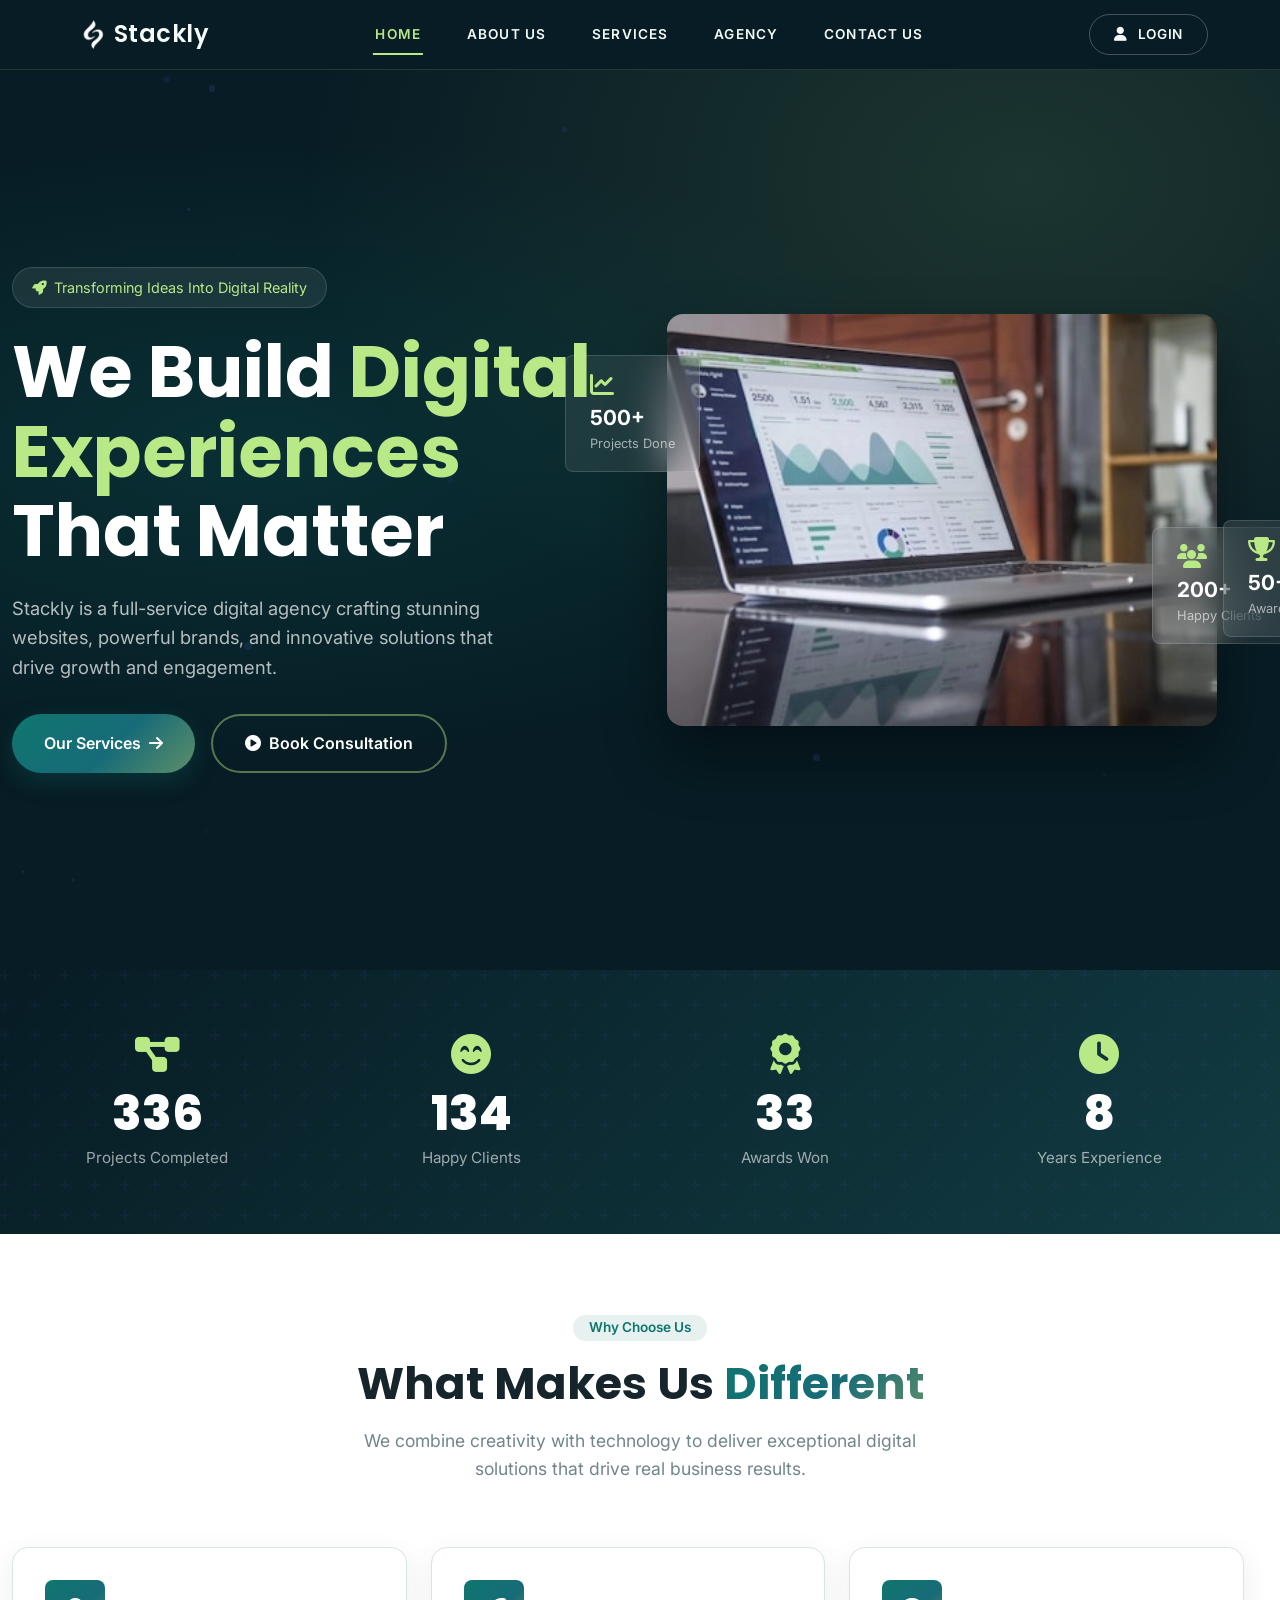
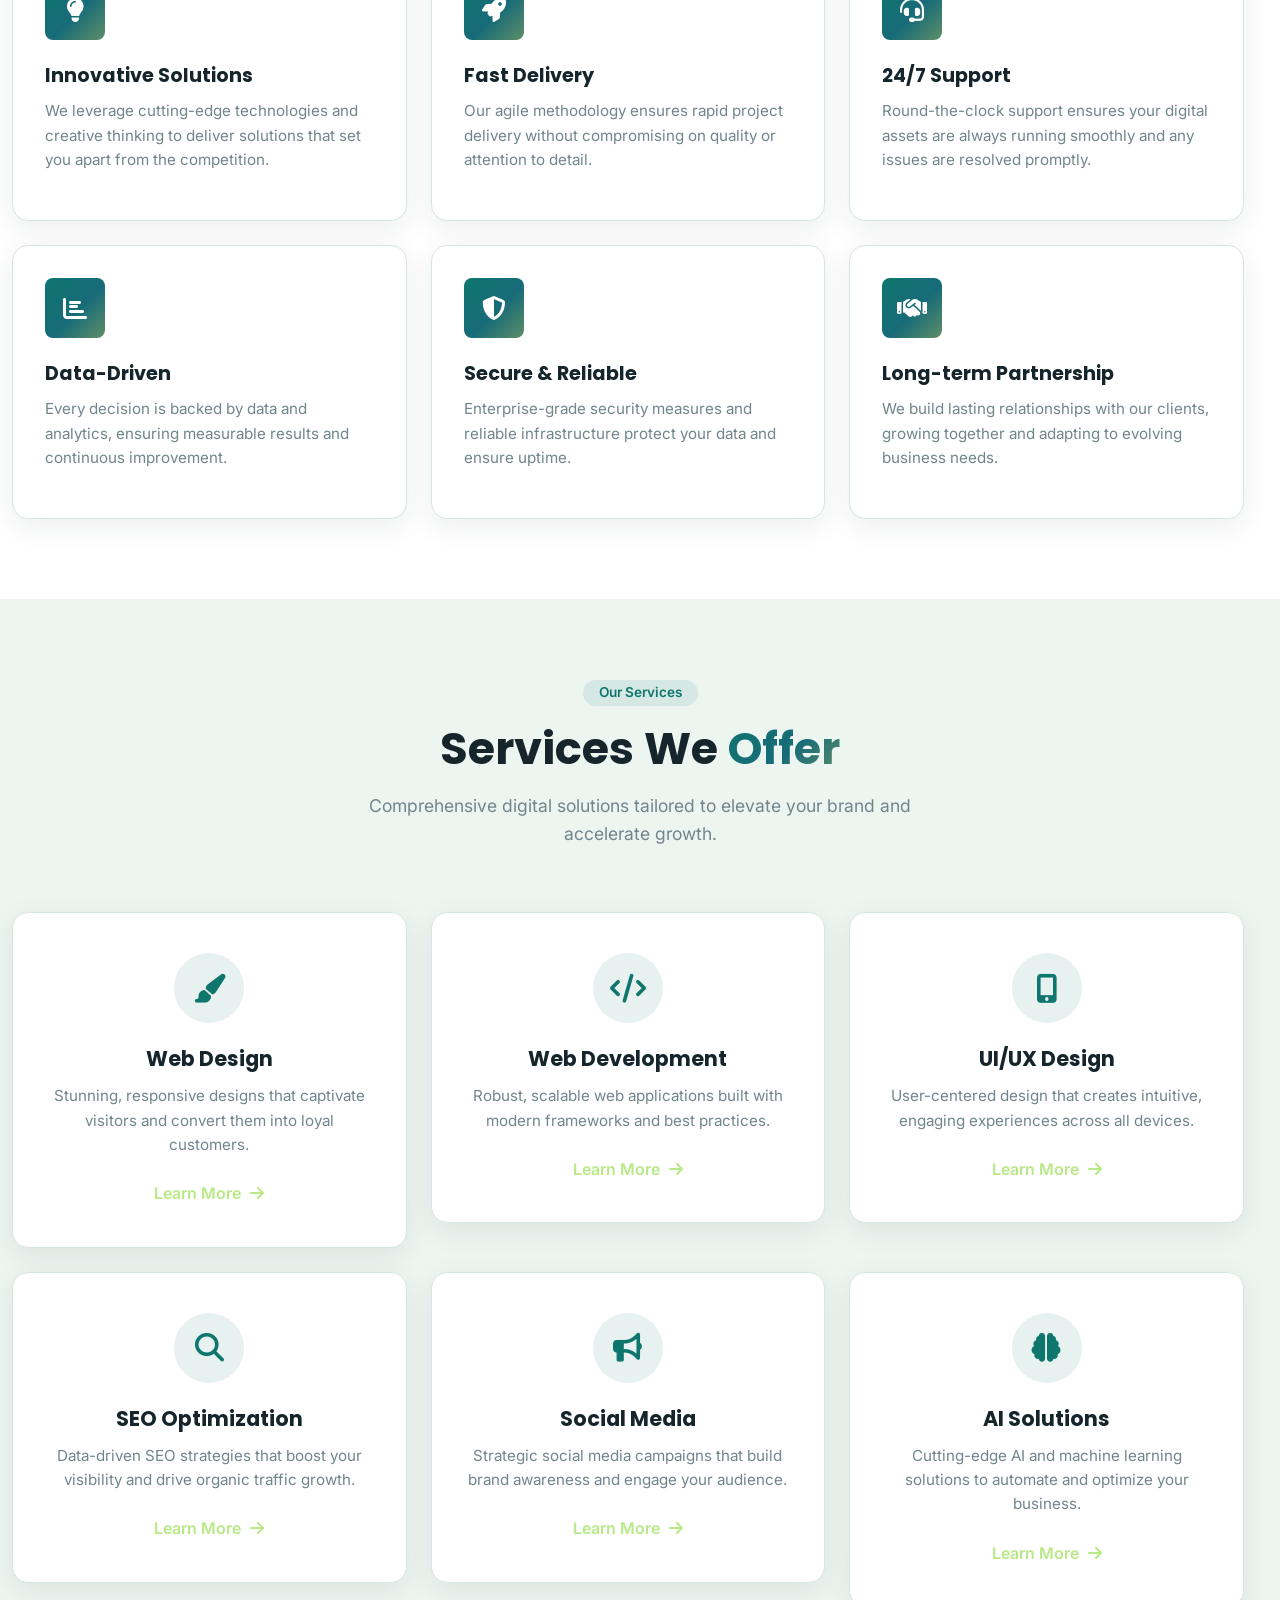
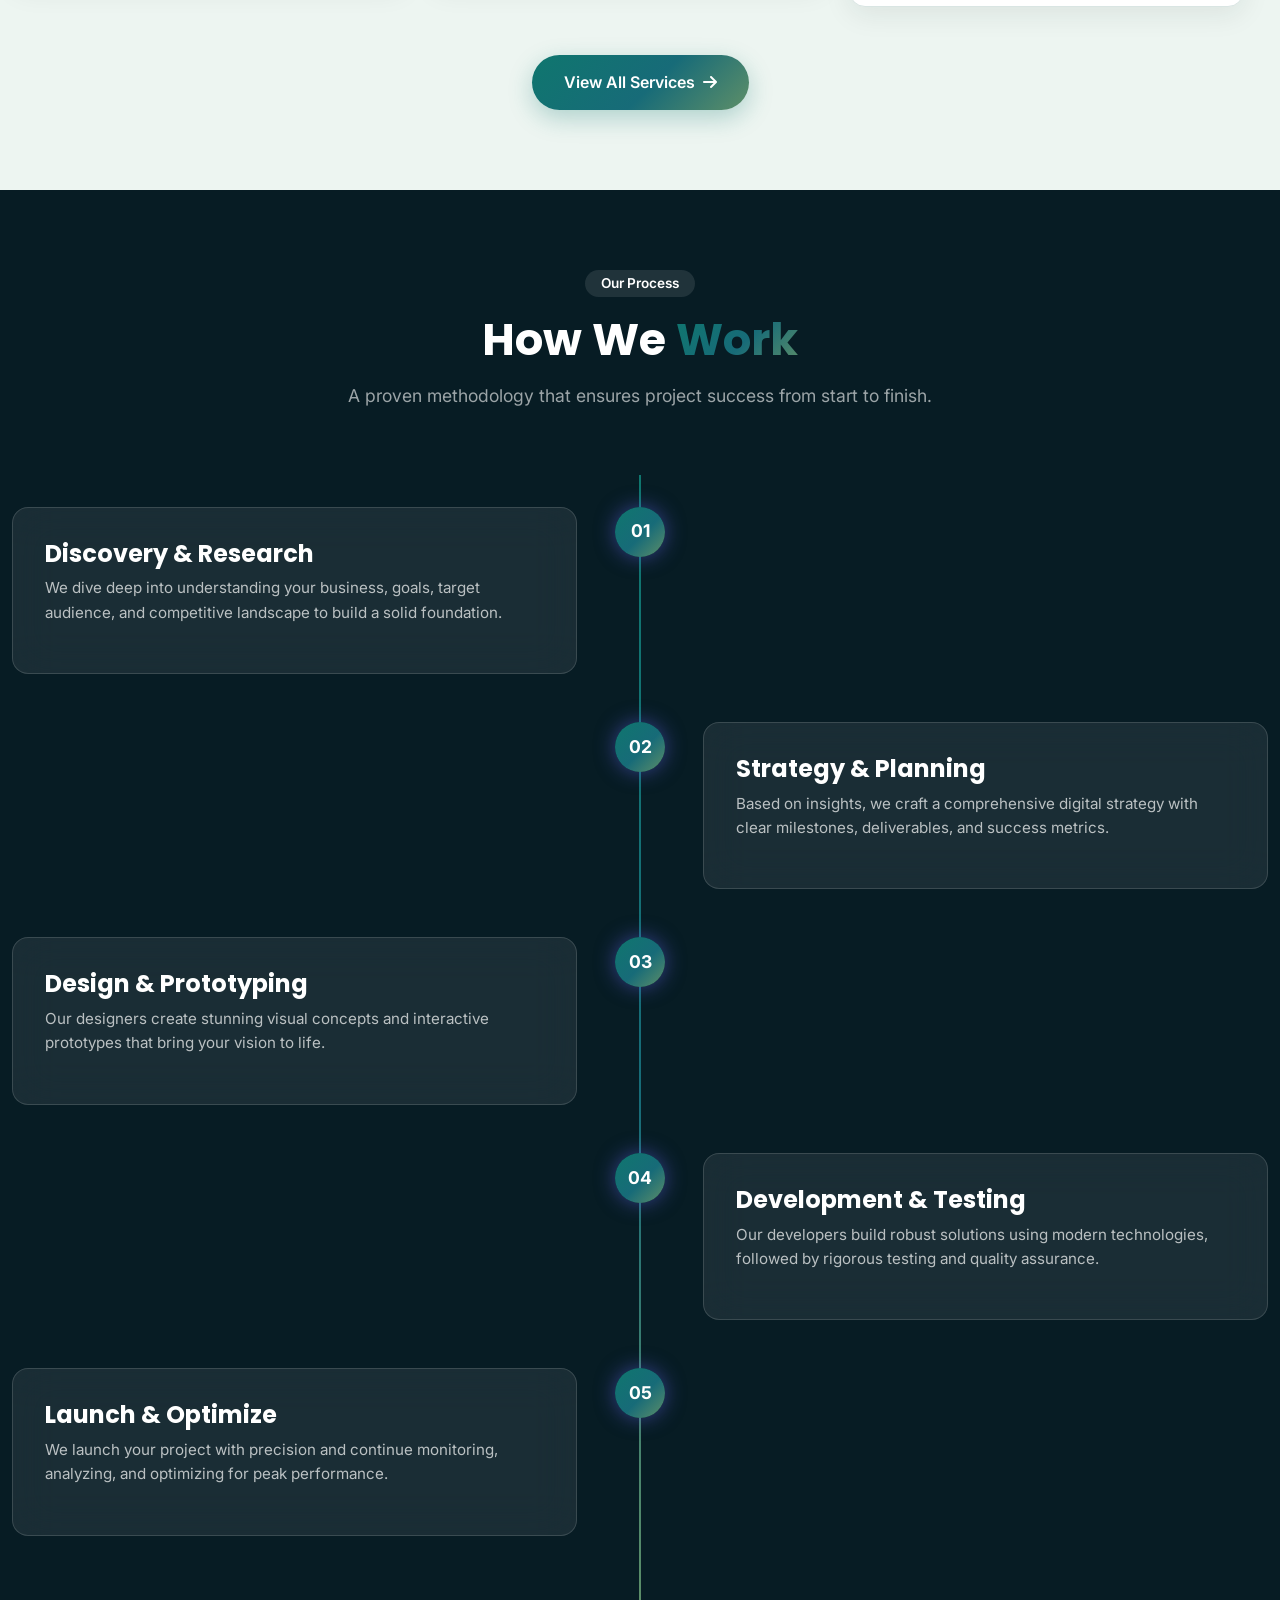
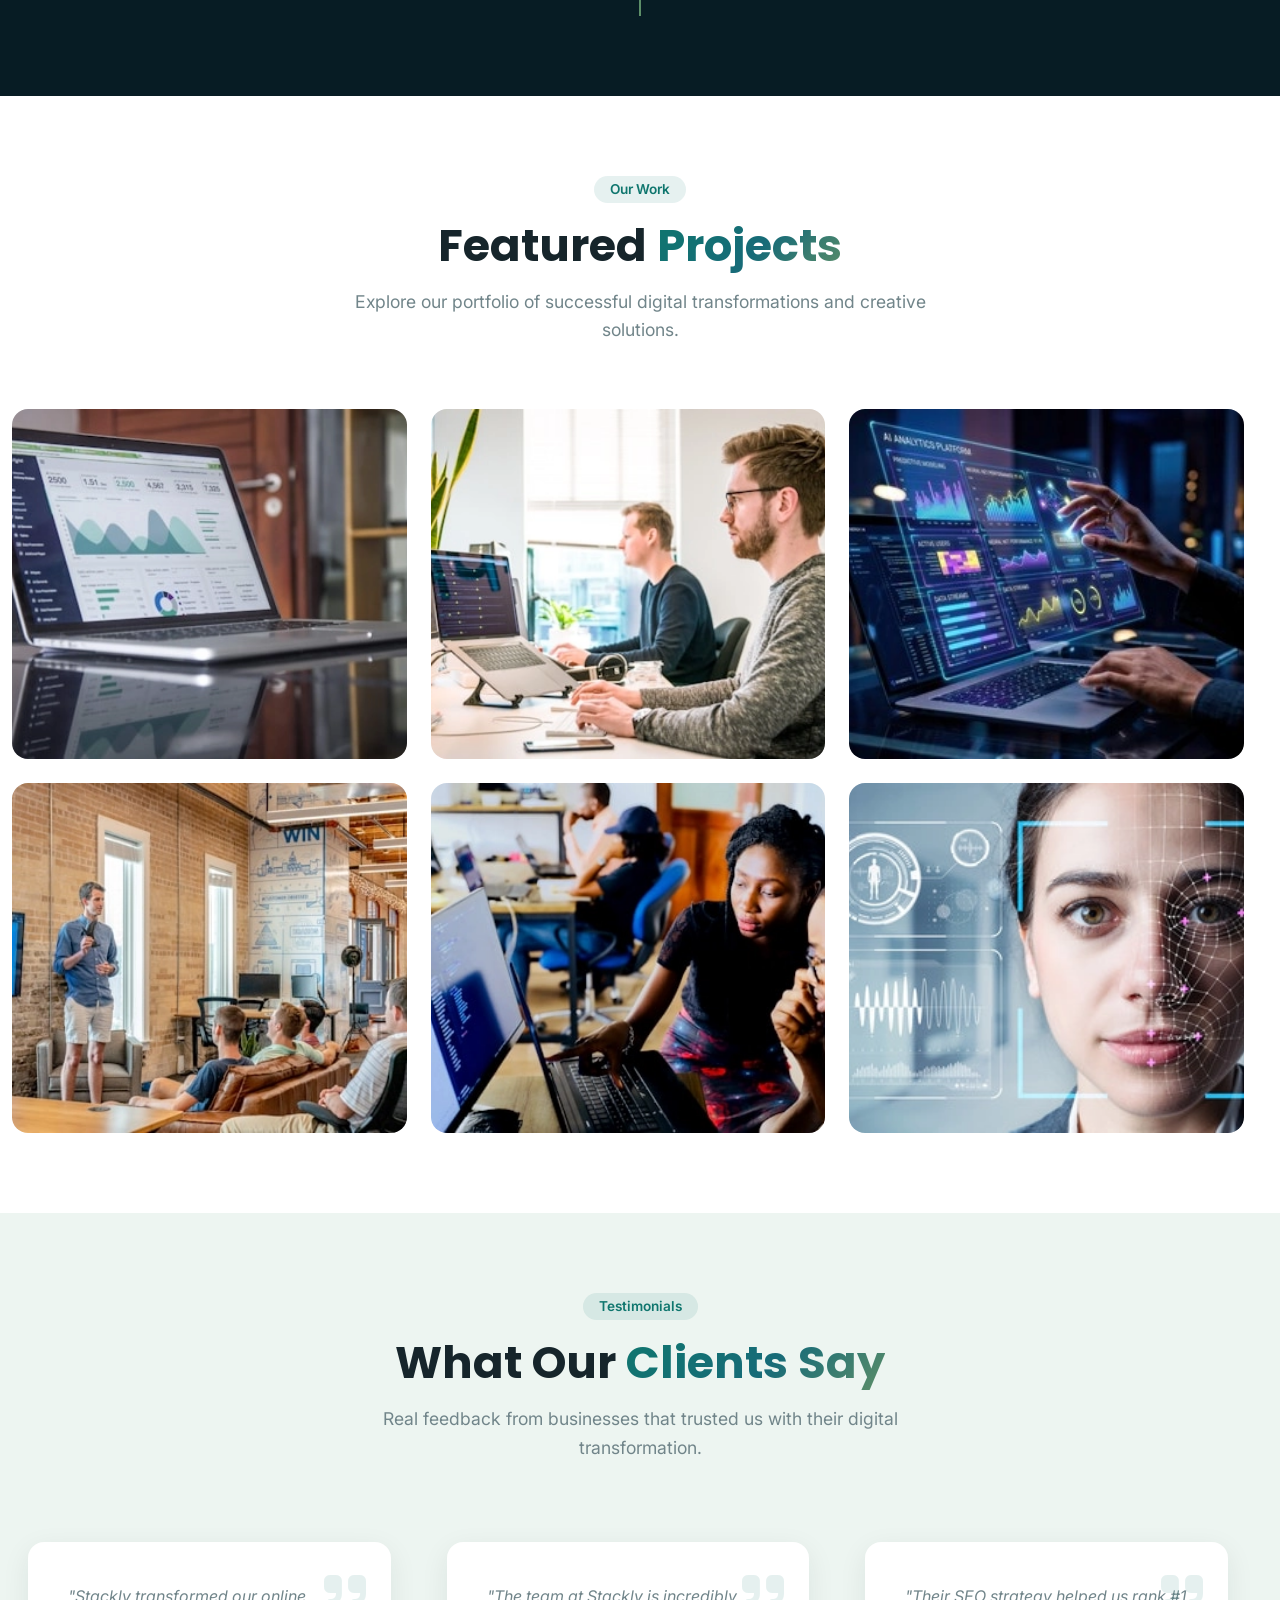
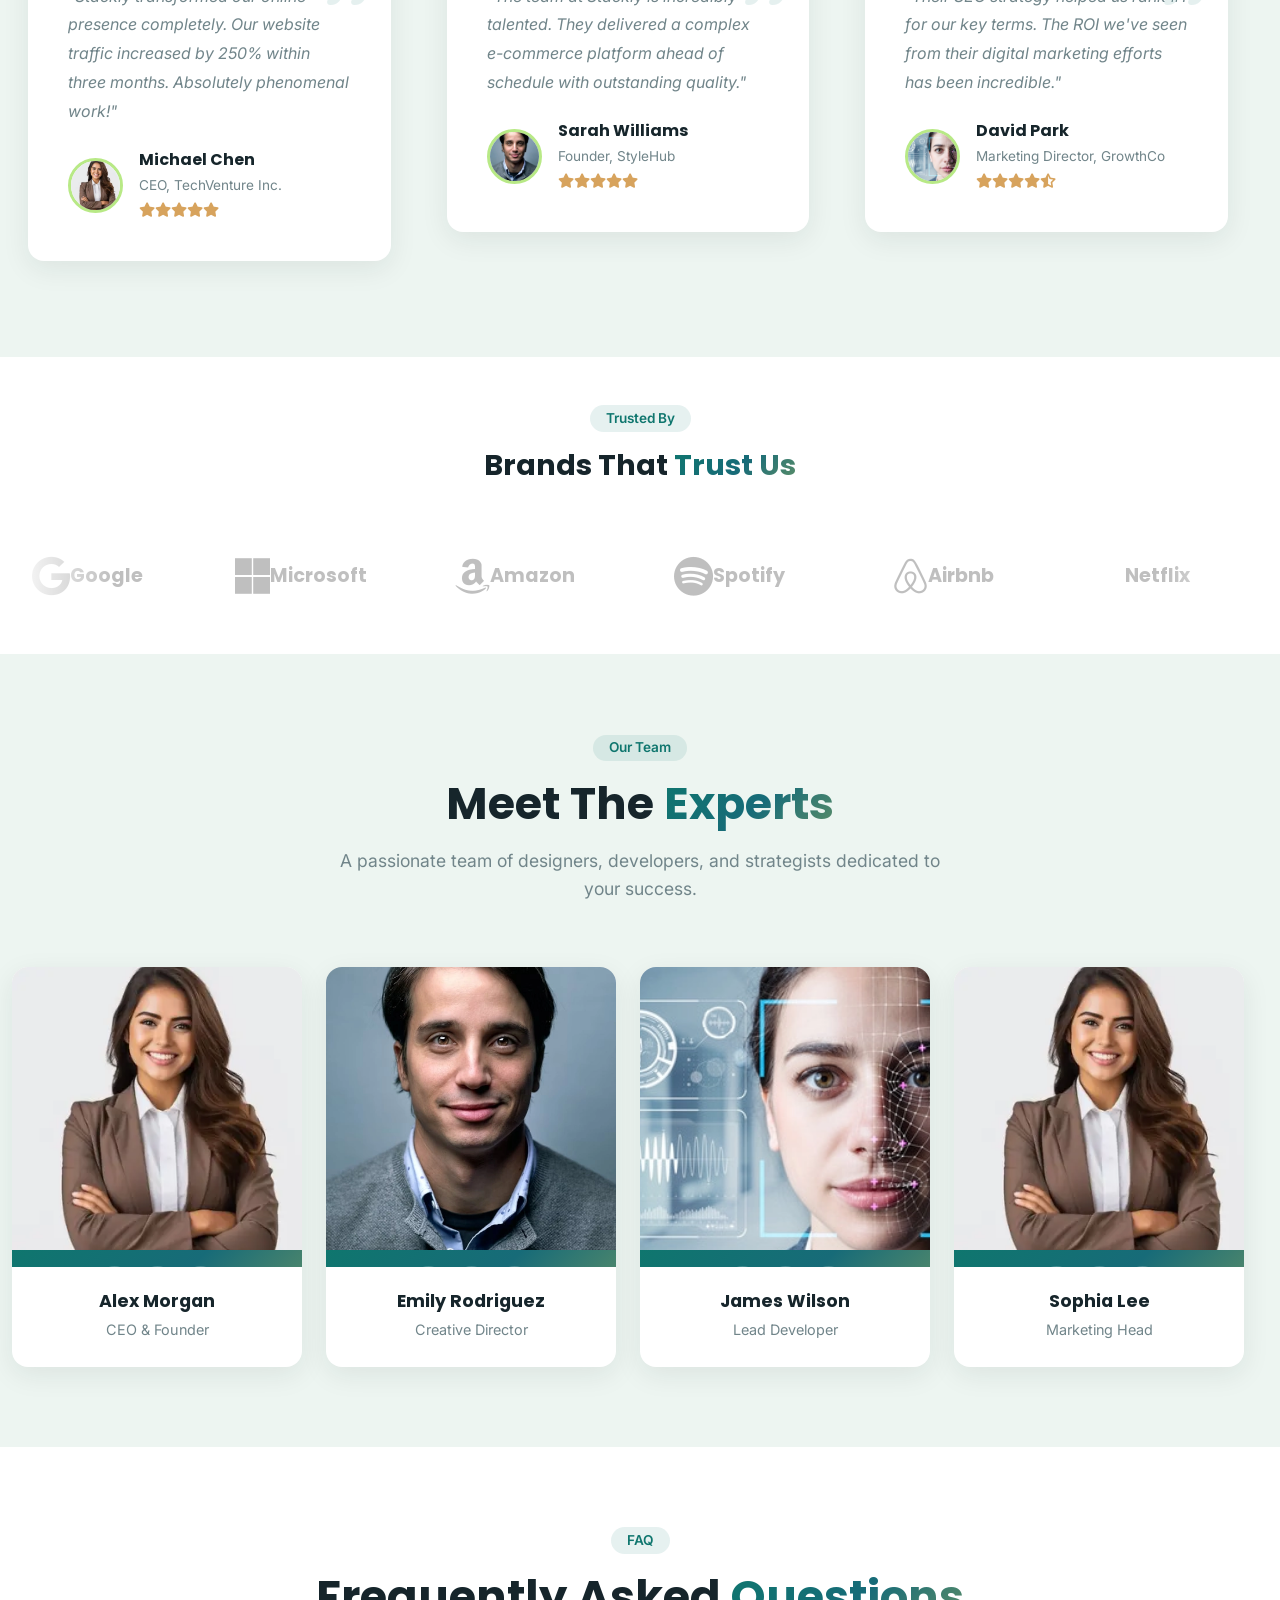
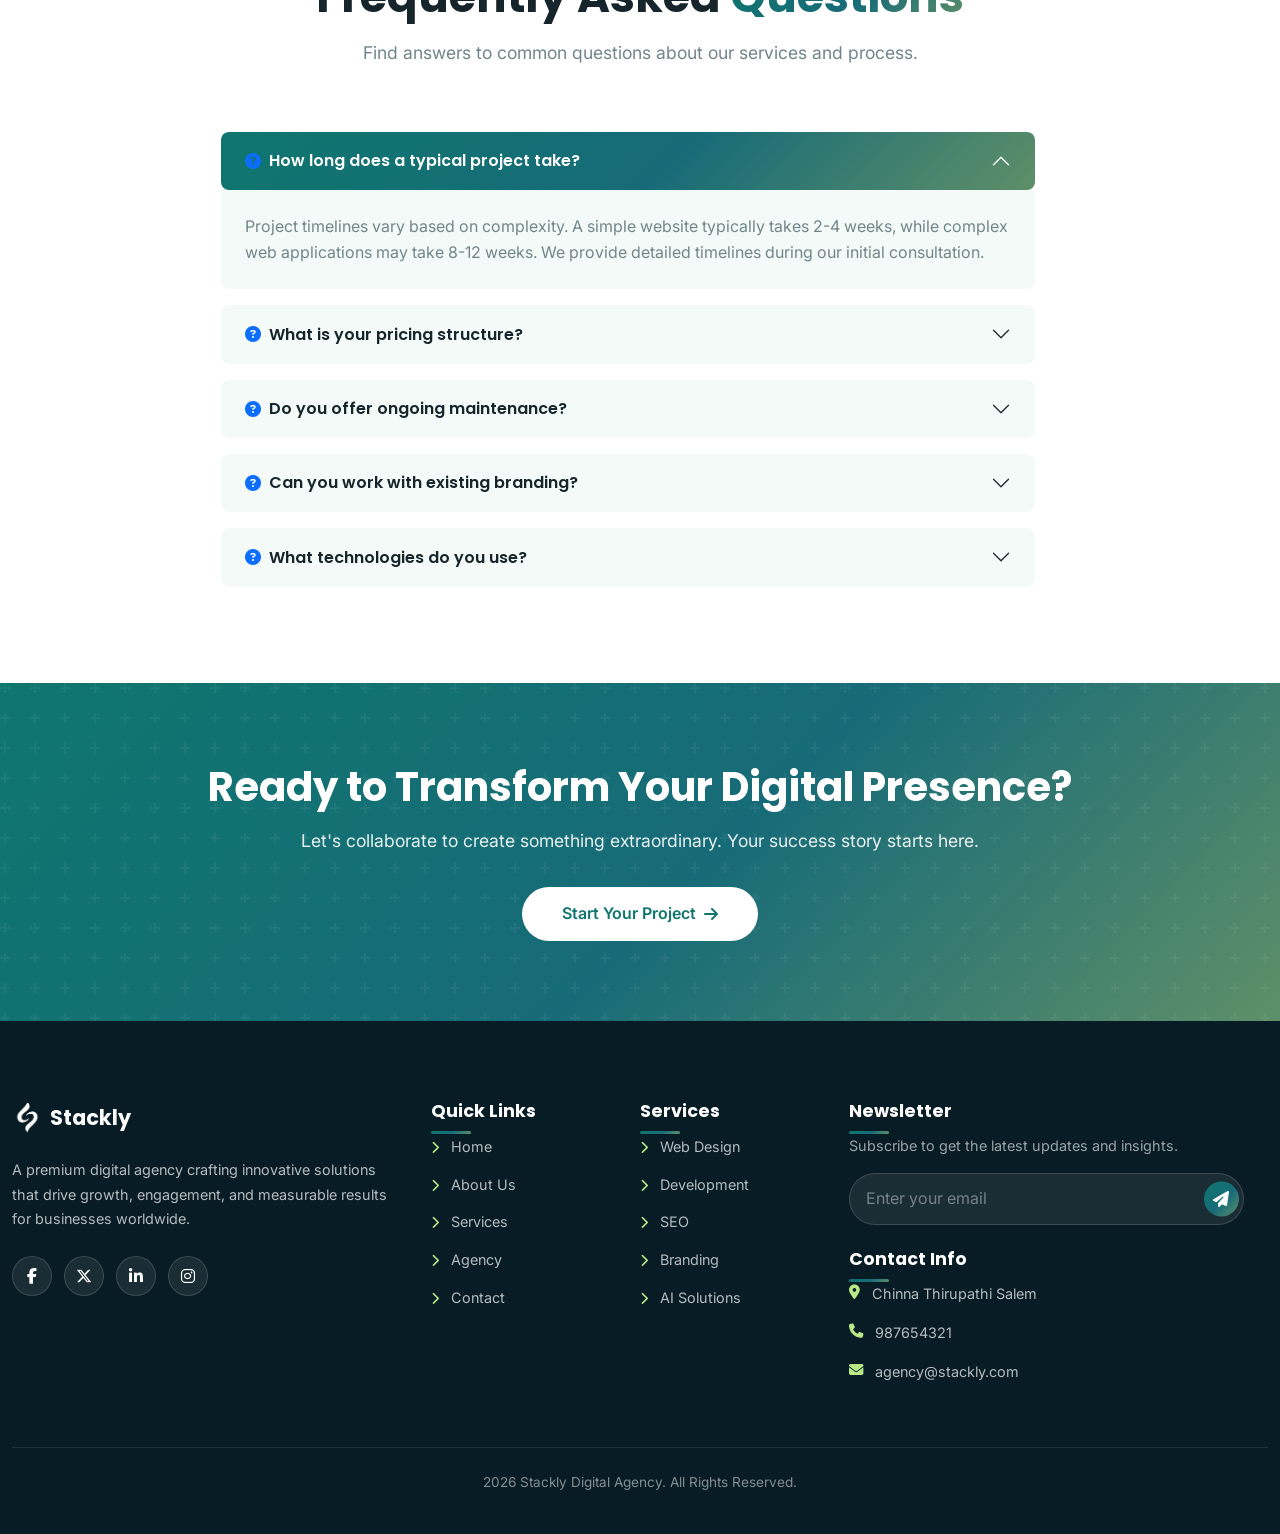
==== commit cebe2dcd: "Add files via upload" ====
--- a/index.html
+++ b/index.html
@@ -771,7 +771,6 @@
             <a href="404.html" aria-label="Twitter"><i class="fab fa-x-twitter"></i></a>
             <a href="404.html" aria-label="LinkedIn"><i class="fab fa-linkedin-in"></i></a>
             <a href="404.html" aria-label="Instagram"><i class="fab fa-instagram"></i></a>
-            <a href="404.html" aria-label="Dribbble"><i class="fab fa-dribbble"></i></a>
           </div>
         </div>
         <div class="col-lg-2 col-md-6 mb-4 mb-lg-0">
--- a/style.css
+++ b/style.css
@@ -649,11 +649,11 @@
 .footer {
   background: var(--darker); color: rgba(255,255,255,0.7); padding: 5rem 0 0;
 }
-.footer-brand { display: flex; align-items: center; gap: 0.75rem; margin-bottom: 1.5rem; text-decoration: none; }
-.footer-brand img { width: 40px; height: 40px; border-radius: 8px; object-fit: cover; }
+.footer-brand { display: flex; align-items: center; gap: 0.5rem; margin-bottom: 1.5rem; text-decoration: none; }
+.footer-brand img { width: 30px; height: 30px; border-radius: 8px; object-fit: cover; }
 .footer-brand span { font-family: var(--font-heading); font-size: 1.3rem; font-weight: 700; color: white; }
 .footer-desc { font-size: 0.9rem; line-height: 1.7; margin-bottom: 1.5rem; }
-.footer h5 { color: white; font-size: 1.1rem; margin-bottom: 1.5rem; position: relative; padding-bottom: 0.75rem; }
+.footer h5 { color: white; font-size: 1.1rem; margin-bottom: 0rem; position: relative; padding-bottom: 0.75rem; }
 .footer h5::after {
   content: ''; position: absolute; bottom: 0; left: 0;
   width: 40px; height: 3px; background: var(--gradient-1); border-radius: 3px;
@@ -840,14 +840,14 @@
 .header-logo {
   display: flex;
   align-items: center;
-  gap: 0.75rem;
+  gap: 0.rem;
   text-decoration: none;
   flex-shrink: 0;
 }
 
 .header-logo img {
-  width: 32px;
-  height: 32px;
+  width: 42px;
+  height: 42px;
   object-fit: contain;
 }
 
--- a/responsive.css
+++ b/responsive.css
@@ -0,0 +1,64 @@
+/* Stackly responsive foundation */
+html, body { width: 100%; max-width: 100%; overflow-x: hidden; }
+img, video, iframe { max-width: 100%; }
+.container, .container-fluid { width: 100%; }
+
+@media (max-width: 1199px) {
+  .header-nav { gap: 0; }
+  .header-nav-link { padding-left: 0.8rem; padding-right: 0.8rem; font-size: 0.78rem; }
+  .hero-title { font-size: clamp(2.8rem, 6vw, 4.2rem); }
+  .hero-visual .main-img { max-width: 470px; }
+}
+
+@media (max-width: 991px) {
+  .hero { text-align: center; }
+  .hero-content { margin-bottom: 2rem; }
+  .hero-desc { margin-left: auto; margin-right: auto; }
+  .hero-btns { justify-content: center; }
+  .hero-visual { margin-top: 1rem; }
+  .hero-visual .main-img { max-width: min(78vw, 420px); margin: 0 auto; display: block; }
+  .hero-float-card { display: none !important; }
+  .timeline::before { left: 24px; }
+  .timeline-item, .timeline-item:nth-child(even) { flex-direction: column; padding-left: 64px; margin-bottom: 2rem; }
+  .timeline-content { width: 100%; }
+  .timeline-dot { left: 24px; width: 42px; height: 42px; transform: translateX(-50%); }
+  .contact-form-card { padding: 2rem; }
+  .map-container { height: 320px; }
+}
+
+@media (max-width: 767px) {
+  .section-padding { padding: 3.5rem 0; }
+  .hero { padding-top: 3rem; }
+  .hero-title { font-size: 2.35rem; }
+  .hero-desc { font-size: 1rem; }
+  .hero-btns { flex-direction: column; align-items: center; }
+  .hero-btns a { width: min(100%, 300px); justify-content: center; }
+  .section-title { font-size: 1.85rem; }
+  .section-header { margin-bottom: 2.5rem; }
+  .page-header h1, .topic-hero h1 { font-size: 2.2rem; }
+  .portfolio-card { height: 280px; }
+  .contact-form-card { padding: 1.5rem; }
+  .map-container { height: 260px; }
+  .footer { text-align: center; }
+  .footer h5::after { left: 50%; transform: translateX(-50%); }
+  .footer-brand, .footer-social, .footer-contact li { justify-content: center; }
+}
+
+@media (max-width: 575px) {
+  .header-container { padding-left: 1rem; padding-right: 1rem; }
+  .hero-title { font-size: 1.9rem; }
+  .hero-badge { font-size: 0.74rem; }
+  .section-title { font-size: 1.6rem; }
+  .stat-number { font-size: 2rem; }
+  .portfolio-card { height: 230px; }
+  .team-card .team-img { height: 230px; }
+  .service-detail-card .service-img { height: 175px; }
+  .contact-info-card, .business-hours { padding: 1.4rem; }
+  .hours-list li { gap: 1rem; font-size: 0.8rem; }
+  .btn-primary-glow, .btn-outline-light, .btn-cta-white { padding: 0.75rem 1.35rem; font-size: 0.88rem; }
+}
+
+@media (prefers-reduced-motion: reduce) {
+  *, *::before, *::after { animation-duration: 0.01ms !important; animation-iteration-count: 1 !important; transition-duration: 0.01ms !important; }
+  .brands-track { animation: none; }
+}
